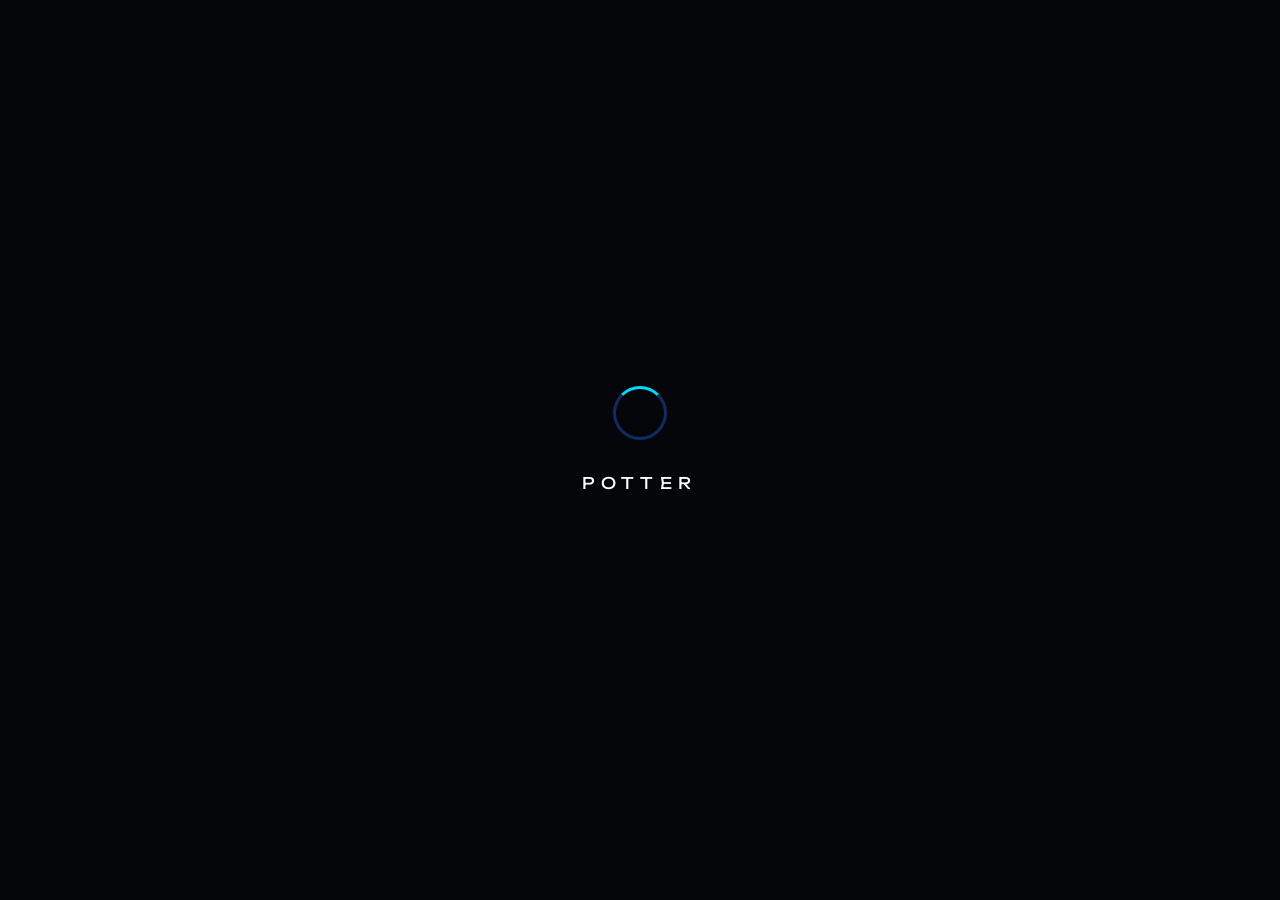
==== index.html @ 1ed0830b "Add files via upload" ====
<!doctype html>
<html lang="th">
<head>
<meta charset="utf-8">
<meta name="viewport" content="width=device-width, initial-scale=1">
<title>Potter — Personal Space</title>
<meta name="description" content="Potter's personal space: developer portfolio, projects and devlog. พื้นที่ส่วนตัวของ Potter นักพัฒนา เว็บ บอท ม็อด Minecraft และโมเดล 3D">
<link rel="canonical" href="__SITE_URL__/">
<meta property="og:type" content="website"><meta property="og:title" content="Potter — Personal Space">
<meta property="og:description" content="Welcome to my digital universe.">
<meta property="og:url" content="__SITE_URL__/"><meta property="og:image" content="__SITE_URL__/img/profile.jpg">
<meta name="twitter:card" content="summary_large_image"><meta name="twitter:title" content="Potter — Personal Space">
<meta name="twitter:description" content="Welcome to my digital universe.">
<meta name="theme-color" content="#050609">
<link rel="icon" href="img/favicon.svg" type="image/svg+xml">
<link rel="preconnect" href="https://fonts.googleapis.com"><link rel="preconnect" href="https://fonts.gstatic.com" crossorigin>
<link rel="stylesheet" href="https://fonts.googleapis.com/css2?family=IBM+Plex+Sans+Thai:wght@400;500;600&family=Unbounded:wght@500;700&display=swap">
<link rel="stylesheet" href="css/style.css">
<script type="application/ld+json">{"@context":"https://schema.org","@type":"Person","name":"Potter","url":"__SITE_URL__/","sameAs":["https://github.com/Potter8899"],"jobTitle":"Developer"}</script>
</head>
<body>
<div id="progress" aria-hidden="true"></div>
<div id="loader" aria-hidden="true"><div class="ring"></div><p>POTTER</p></div>
<canvas id="space" aria-hidden="true"></canvas><div class="nebula" aria-hidden="true"></div><div class="grid" aria-hidden="true"></div>
<div id="cursor" aria-hidden="true"></div>
<a class="skip" href="#main" data-i18n="skip">Skip to content</a>

<header class="nav glass" id="nav">
  <a href="#top" class="logo" data-nav="top">POTTER<span>.</span></a>
  <nav id="navLinks" aria-label="Main">
    <a href="#top" data-nav="top" data-i18n="nav.home">Home</a><a href="#about" data-nav="about" data-i18n="nav.about">About</a>
    <a href="#skills" data-nav="skills" data-i18n="nav.skills">Skills</a><a href="#projects" data-nav="projects" data-i18n="nav.projects">Projects</a>
    <a href="#gallery" data-nav="gallery" data-i18n="nav.gallery">Gallery</a><a href="#blog" data-nav="blog" data-i18n="nav.blog">Blog</a>
    <a href="#contact" data-nav="contact" data-i18n="nav.contact">Contact</a>
  </nav>
  <div class="nav-tools">
    <button class="btn small" id="langBtn" type="button" data-i18n-aria="nav.lang" aria-label="Switch language">EN</button>
    <button class="burger" id="menuBtn" type="button" aria-expanded="false" aria-controls="navLinks" data-i18n-aria="nav.menu" aria-label="Menu"><span></span><span></span><span></span></button>
  </div>
</header>

<main id="main">
<section id="top" class="hero" data-pane="top">
  <div class="hero-text">
    <p class="hello"><span data-i18n="hero.hello">Hello, I'm</span></p>
    <h1 id="heroName" class="split">POTTER</h1>
    <p class="welcome" data-i18n="hero.welcome">Welcome to my digital universe.</p>
    <p class="lead" id="intro" data-i18n="hero.sub"></p>
    <p class="tagline" id="tagline"></p>
    <dl class="namecard glass" id="nameCard" aria-label="Name"></dl>
    <div class="cta"><a href="#contact" class="btn primary mag" data-nav="contact" data-i18n="hero.cta1">Contact me</a><a href="#projects" class="btn mag" data-nav="projects" data-i18n="hero.cta2">See my work</a></div>
  </div>
  <figure class="tilt-wrap">
    <div class="orbit" aria-hidden="true"><i></i><i></i></div>
    <button class="tilt" id="profileCard" type="button" data-i18n-aria="hero.card" aria-label="Enlarge profile photo">
      <img id="profileImg" src="img/profile.jpg" alt="" width="420" height="520" fetchpriority="high" decoding="async">
      <span class="fallback" id="fallback" hidden>P</span><span class="shade"></span><span class="glare"></span>
    </button>
  </figure>
</section>

<section class="strip" aria-label="Highlights" data-pane="top">
  <div class="glass pad"><h3 data-i18n="strip.interests">Interested in right now</h3><div class="chips" id="stripInterests"></div></div>
  <div class="glass pad"><h3 data-i18n="strip.latest">Latest update</h3><div id="stripLatest"></div></div>
  <div class="glass pad"><h3 data-i18n="strip.find">Find me</h3><div class="chips" id="stripSocial"></div></div>
</section>

<section id="about" class="sec" data-pane="about"><h2 data-i18n="sec.about">About me</h2><div id="aboutBody" class="about-grid"></div>
  <h3 class="sub" data-i18n="sec.timeline">Development timeline</h3><ol id="timelineList" class="timeline"></ol></section>

<section id="skills" class="sec" data-pane="skills"><h2 data-i18n="sec.skills">Skills & technology</h2><div class="chips filter" id="skillFilter" role="group"></div><div id="skillList" class="skill-cols"></div></section>

<section id="projects" class="sec" data-pane="projects"><h2 data-i18n="sec.projects">Projects</h2>
  <div class="toolbar"><input id="projQ" type="search" maxlength="60" data-i18n-ph="search" placeholder="Search…" aria-label="Search projects"><div class="chips filter" id="projCats" role="group"></div></div>
  <div id="projList" class="proj-grid"></div><div class="more"><button class="btn" id="projMore" type="button" hidden data-i18n="loadMore">Load more</button></div></section>

<section id="gallery" class="sec" data-pane="gallery"><h2 data-i18n="sec.gallery">Gallery</h2><div class="chips filter" id="galCats" role="group"></div>
  <div id="galList" class="masonry"></div><div class="more"><button class="btn" id="galMore" type="button" hidden data-i18n="loadMore">Load more</button></div>
  <div id="filesBox" hidden><h3 class="sub" data-i18n="sec.files">Files</h3><div id="fileList" class="file-list"></div></div></section>

<section id="blog" class="sec" data-pane="blog"><h2 data-i18n="sec.blog">Blog & Devlog</h2>
  <div class="toolbar"><input id="blogQ" type="search" maxlength="60" data-i18n-ph="search" placeholder="Search…" aria-label="Search posts"><div class="chips filter" id="blogCats" role="group"></div></div>
  <div id="blogList" class="blog-list"></div><div class="pager" id="blogPager"></div></section>

<section id="contact" class="sec" data-pane="contact"><h2 data-i18n="sec.contact">Contact</h2>
  <div class="glass pad contact-side"><p class="lead" data-i18n="ct.lead"></p><div class="chips" id="contactLinks"></div></div></section>
</main>

<footer class="foot"><span>© <span id="year"></span> Potter · <span data-i18n="foot.rights">All rights reserved</span></span></footer>

<div id="projModal" class="modal" hidden role="dialog" aria-modal="true" aria-labelledby="pmTitle"><article class="glass sheet" id="projSheet"></article></div>
<div id="reader" class="modal reader" hidden role="dialog" aria-modal="true" aria-labelledby="rdTitle"><article class="glass sheet" id="readerSheet"></article></div>

<div id="lightbox" class="modal lb" hidden role="dialog" aria-modal="true" aria-label="Image viewer">
  <button type="button" class="x" data-close data-i18n-aria="close" aria-label="Close">✕</button>
  <button type="button" class="nav-arrow prev" id="lbPrev" aria-label="Previous">‹</button>
  <figure><img id="lbImg" alt=""><figcaption id="lbCap"></figcaption>
    <div id="lbPrompt" class="lb-prompt" hidden>
      <div class="lbp-head"><strong id="lbpTitle"></strong><button type="button" class="btn small" id="lbpCopy"></button></div>
      <p id="lbpNote"></p><pre id="lbpText"></pre>
    </div></figure>
  <button type="button" class="nav-arrow next" id="lbNext" aria-label="Next">›</button>
</div>
<div id="toasts" aria-live="polite"></div>

<script src="js/content.js"></script><script src="js/media.js"></script><script src="js/i18n.js"></script><script src="js/md.js"></script><script src="js/fx.js"></script><script src="js/app.js"></script>
</body></html>
---- css/style.css ----
:root{--black:#050609;--black2:#090B12;--red-d:#8B101C;--red:#FF304F;--cyan:#00D9FF;--blue-d:#102B65;--blue:#164BFF;--w:#fff;
--glass:rgba(16,43,101,.2);--line:rgba(0,217,255,.2);--r:16px;--muted:#a9b7d4;
--display:"Unbounded","IBM Plex Sans Thai",system-ui,sans-serif;--body:"IBM Plex Sans Thai","Noto Sans Thai",system-ui,sans-serif}
*{box-sizing:border-box}[hidden]{display:none!important}html{scroll-behavior:smooth;scroll-padding-top:90px;overflow-x:clip}
body{margin:0;overflow-x:clip;background:var(--black);color:var(--w);font:16px/1.7 var(--body);overflow-x:hidden}
img{max-width:100%}a{color:var(--cyan)}h1,h2,h3,h4{line-height:1.2;margin:0 0 .5em;font-family:var(--display);font-weight:500}
#space{position:fixed;inset:0;width:100%;height:100%;z-index:-3}
.nebula{position:fixed;inset:-10%;z-index:-2;background:radial-gradient(55% 45% at 12% 18%,rgba(139,16,28,.42),transparent 70%),radial-gradient(50% 42% at 88% 28%,rgba(22,75,255,.35),transparent 70%),radial-gradient(40% 40% at 60% 95%,rgba(0,217,255,.12),transparent 70%);animation:neb 40s ease-in-out infinite alternate}
@keyframes neb{to{transform:translate3d(-2%,2%,0) scale(1.06)}}
.grid{position:fixed;inset:0;z-index:-1;opacity:.1;background-image:linear-gradient(var(--cyan) 1px,transparent 1px),linear-gradient(90deg,var(--cyan) 1px,transparent 1px);background-size:64px 64px;mask-image:radial-gradient(circle at 50% 35%,#000,transparent 72%);-webkit-mask-image:radial-gradient(circle at 50% 35%,#000,transparent 72%)}
#progress{position:fixed;left:0;top:0;height:3px;width:100%;transform-origin:left;transform:scaleX(0);background:linear-gradient(90deg,var(--red),var(--cyan));z-index:80}
.skip{position:absolute;left:-999px}.skip:focus{left:12px;top:12px;z-index:99;background:#000;padding:8px}
.glass{background:var(--glass);border:1px solid var(--line);backdrop-filter:blur(14px);-webkit-backdrop-filter:blur(14px);border-radius:var(--r);box-shadow:0 10px 40px rgba(0,0,0,.4)}
.pad{padding:22px}
:focus-visible{outline:2px solid var(--cyan);outline-offset:3px}
/* nav */
.nav{position:sticky;top:10px;margin:10px auto 0;width:min(1180px,94%);display:flex;align-items:center;gap:14px;padding:8px 16px;z-index:40;background:rgba(5,6,9,.35)}
.nav.solid{background:rgba(9,11,18,.82)}
.logo{font:700 1rem var(--display);letter-spacing:.14em;color:#fff;text-decoration:none}.logo span{color:var(--red)}
#navLinks{display:flex;gap:4px;margin-left:auto}
#navLinks a{color:#d6e2ff;text-decoration:none;font-size:.9rem;padding:6px 11px;border-radius:999px;transition:background .25s,color .25s;white-space:nowrap}
#navLinks a:hover{color:var(--cyan)}#navLinks a.on{background:rgba(0,217,255,.14);color:#fff;box-shadow:inset 0 0 0 1px var(--line)}
.nav-tools{display:flex;gap:8px;align-items:center}
.burger{display:none;width:40px;height:40px;border:1px solid var(--line);border-radius:10px;background:none;cursor:pointer;padding:0;flex-direction:column;justify-content:center;align-items:center;gap:5px}
.burger span{display:block;width:18px;height:2px;background:#fff;transition:transform .3s,opacity .3s}
.burger[aria-expanded=true] span:nth-child(1){transform:translateY(7px) rotate(45deg)}.burger[aria-expanded=true] span:nth-child(2){opacity:0}.burger[aria-expanded=true] span:nth-child(3){transform:translateY(-7px) rotate(-45deg)}
.btn{display:inline-block;border:1px solid var(--line);background:rgba(255,255,255,.05);color:#fff;padding:10px 20px;border-radius:999px;cursor:pointer;font:inherit;text-decoration:none;transition:border-color .25s,box-shadow .25s,transform .2s}
.btn.small{padding:6px 14px;font-size:.85rem}.btn:hover,.btn:focus-visible{border-color:var(--cyan);box-shadow:0 0 22px rgba(0,217,255,.35)}
.btn.primary{background:linear-gradient(120deg,var(--red-d),var(--blue));border-color:transparent}.btn[disabled]{opacity:.5;cursor:not-allowed}
.link{background:none;border:0;color:var(--cyan);cursor:pointer;font:inherit;padding:4px;text-decoration:underline}
main{width:min(1180px,94%);margin:0 auto}
/* hero */
.hero{min-height:86vh;display:grid;grid-template-columns:1fr 1fr;gap:40px;align-items:center;padding:30px 0}
.hello{margin:0;color:var(--muted);font-size:1.05rem}
.hero h1{font-size:clamp(2.6rem,9vw,6.4rem);letter-spacing:.02em;margin:.05em 0 .15em;font-weight:700;text-shadow:0 0 40px rgba(255,48,79,.35)}
.split span{display:inline-block;opacity:0;transform:translateY(40px);animation:up .8s cubic-bezier(.2,.8,.2,1) forwards;animation-delay:calc(var(--i)*.06s + .5s)}
@keyframes up{to{opacity:1;transform:none}}
.welcome{font:500 clamp(1.1rem,2.4vw,1.5rem) var(--display);margin:.2em 0}.lead{color:#cdd8ee;max-width:56ch}.tagline{color:var(--cyan);margin:.4em 0 1.2em}
.cta{display:flex;gap:12px;flex-wrap:wrap}
.tilt-wrap{margin:0;perspective:1000px;justify-self:center;position:relative;padding:18px}
.orbit i{position:absolute;inset:0;border:1px solid var(--line);border-radius:50%;animation:spin 40s linear infinite;pointer-events:none}
.orbit i:nth-child(2){inset:-14px 24px;border-color:rgba(255,48,79,.3);animation-duration:60s;animation-direction:reverse}
@keyframes spin{to{transform:rotate(360deg)}}
.tilt{position:relative;display:block;width:min(520px,88vw);aspect-ratio:4/5;padding:0;border:1px solid var(--line);border-radius:24px;overflow:hidden;background:#0a0f1d;cursor:zoom-in;transform-style:preserve-3d;will-change:transform;box-shadow:0 0 34px rgba(0,217,255,.16),0 20px 50px rgba(0,0,0,.6);touch-action:pan-y;-webkit-tap-highlight-color:transparent;transition:border-color .4s,box-shadow .5s}
.tilt img{display:block;width:100%;height:100%;object-fit:cover;filter:blur(6px) brightness(.45) saturate(.8);transform:scale(1.07);transition:filter .6s,transform .6s}
.tilt .fallback{position:absolute;inset:0;display:grid;place-items:center;font:700 7rem var(--display);background:linear-gradient(135deg,var(--blue-d),var(--red-d));color:#fff;filter:blur(3px) brightness(.7);transition:filter .6s}
.tilt .shade{position:absolute;inset:0;background:linear-gradient(180deg,rgba(5,6,9,.25),rgba(5,6,9,.8));transition:opacity .6s}
.tilt .glare{position:absolute;inset:0;opacity:0;transition:opacity .4s;background:radial-gradient(circle at var(--mx,50%) var(--my,50%),rgba(255,255,255,.6),transparent 55%);mix-blend-mode:overlay}
.tilt.hot{border-color:#fff;box-shadow:0 0 0 1px var(--cyan),0 0 50px rgba(255,255,255,.45),0 0 100px rgba(0,217,255,.3),0 0 60px rgba(255,48,79,.25)}
.tilt.hot img{filter:none;transform:scale(1)}.tilt.hot .fallback{filter:none}.tilt.hot .shade{opacity:.08}.tilt.hot .glare{opacity:1}
/* strip */
.strip{display:grid;grid-template-columns:repeat(3,1fr);gap:16px;margin:10px 0 30px}.strip h3{font-size:.95rem;color:var(--muted);font-family:var(--body);font-weight:500;margin-bottom:12px}
.strip a.post{color:#fff;text-decoration:none;font-weight:500}.strip a.post:hover{color:var(--cyan)}.strip small{display:block;color:var(--muted)}
/* sections */
.sec{padding:64px 0}
.sec>h2{display:flex;align-items:center;gap:18px;font-size:clamp(1.5rem,3.6vw,2.2rem);margin-bottom:26px}
.sec>h2::after{content:"";flex:1;height:1px;background:linear-gradient(90deg,var(--red),var(--cyan) 40%,transparent)}
.sub{font-size:1.2rem;margin:48px 0 18px}
.chips{display:flex;flex-wrap:wrap;gap:8px}.chip,.pill{padding:4px 13px;border-radius:999px;border:1px solid var(--line);font-size:.85rem;background:rgba(0,217,255,.07);color:#e6efff}
.chips.filter button{padding:6px 15px;border-radius:999px;border:1px solid var(--line);background:rgba(255,255,255,.04);color:#fff;cursor:pointer;font:inherit;font-size:.88rem;transition:background .2s,border-color .2s}
.chips.filter button:hover{border-color:var(--cyan)}.chips.filter button.on{background:linear-gradient(120deg,var(--red-d),var(--blue));border-color:transparent}
a.chip{text-decoration:none}a.chip:hover{border-color:var(--cyan)}
.pill[data-s=on]{border-color:#3f6;color:#9fb}.pill[data-s=off]{border-color:var(--red);color:#f99}
.about-grid{display:grid;grid-template-columns:repeat(auto-fit,minmax(300px,1fr));gap:18px}
.about-grid .glass{padding:22px}.about-grid h3{font-size:1rem;color:var(--cyan)}.about-grid p{margin:.3em 0}
.about-grid .wide{grid-column:1/-1}
.timeline{list-style:none;margin:0;padding:0 0 0 26px;position:relative;border-left:2px solid transparent;border-image:linear-gradient(180deg,var(--red),var(--cyan),var(--blue)) 1}
.timeline li{position:relative;margin:0 0 22px;padding:14px 18px}.timeline li::before{content:"";position:absolute;left:-35px;top:20px;width:12px;height:12px;border-radius:50%;background:var(--black);border:2px solid var(--cyan);box-shadow:0 0 12px var(--cyan)}
.timeline li[data-k=future]::before{border-color:var(--red);box-shadow:0 0 12px var(--red);border-style:dashed}
.timeline time{font:500 .85rem var(--display);color:var(--cyan)}.timeline h4{font-size:1rem;margin:.2em 0}.timeline p{margin:0;color:var(--muted)}.timeline small{color:var(--muted)}
.skill-cols{display:grid;grid-template-columns:repeat(auto-fit,minmax(250px,1fr));gap:18px;margin-top:20px}
.skill-cols section{padding:18px}.skill-cols h3{font-size:.95rem;margin-bottom:14px}
.skill{display:flex;align-items:center;gap:10px;padding:8px 10px;border-radius:12px;margin-bottom:6px;border:1px solid transparent;transition:border-color .25s,background .25s,transform .25s;cursor:default}
.skill:hover{border-color:var(--cyan);background:rgba(0,217,255,.07);transform:translateX(4px)}.skill .ic{font-size:1.25rem;width:1.6em;text-align:center}.skill small{display:block;color:var(--muted);line-height:1.3}
button.skill{background:none;color:inherit;font:inherit;width:100%;text-align:left;cursor:pointer}
.toolbar{display:flex;gap:14px;flex-wrap:wrap;align-items:center;margin-bottom:22px}.toolbar input{max-width:260px}
input,textarea,select{width:100%;padding:10px 13px;border-radius:12px;border:1px solid var(--line);background:rgba(0,0,0,.4);color:#fff;font:inherit}
input::placeholder,textarea::placeholder{color:#7f8db0}textarea{resize:vertical}
.proj-grid{display:grid;grid-template-columns:repeat(auto-fill,minmax(290px,1fr));gap:20px}
.proj{display:flex;flex-direction:column;border-radius:var(--r);overflow:hidden;border:1px solid transparent;background:linear-gradient(var(--black2),var(--black2)) padding-box,linear-gradient(130deg,var(--red-d),var(--cyan),var(--blue),var(--red-d)) border-box;background-size:auto,300% 300%;animation:bd 10s linear infinite;transition:transform .3s,box-shadow .3s}
@keyframes bd{to{background-position:0 0,300% 0}}.proj:hover{transform:translateY(-6px);box-shadow:0 14px 40px rgba(0,217,255,.15)}
.proj.feat{grid-column:span 2}.proj .cover{aspect-ratio:16/9;background:linear-gradient(135deg,var(--blue-d),var(--red-d));display:grid;place-items:center;font:700 2.6rem var(--display);color:rgba(255,255,255,.7);overflow:hidden}
.proj .cover img{width:100%;height:100%;object-fit:cover;transition:transform .6s}.proj:hover .cover img{transform:scale(1.05)}
.proj .body{padding:16px 18px;display:flex;flex-direction:column;gap:10px;flex:1}.proj h3{font-size:1.05rem;margin:0}.proj p{margin:0;color:#cdd8ee;font-size:.93rem}
.proj .meta{display:flex;gap:8px;flex-wrap:wrap;align-items:center}.proj .acts{margin-top:auto;display:flex;gap:8px;flex-wrap:wrap}
.st{font-size:.75rem;padding:2px 10px;border-radius:999px;border:1px solid var(--line)}.st[data-s=live]{color:#9fb;border-color:#3f6}.st[data-s=wip]{color:#fd8;border-color:#fb3}.st[data-s=planned]{color:#9cf;border-color:var(--blue)}.st[data-s=archived]{color:#aaa;border-color:#777}
.masonry{columns:3 240px;column-gap:14px}.masonry figure{margin:0 0 14px;break-inside:avoid;position:relative;border-radius:14px;overflow:hidden;border:1px solid var(--line);cursor:zoom-in;background:var(--black2)}
.masonry img{display:block;width:100%;height:auto;transition:transform .5s,filter .4s;min-height:80px}.masonry figure:hover img{transform:scale(1.04);filter:brightness(1.1)}
.masonry figcaption{position:absolute;left:0;right:0;bottom:0;padding:24px 12px 10px;font-size:.85rem;background:linear-gradient(transparent,rgba(0,0,0,.8));opacity:0;transition:opacity .3s}.masonry figure:hover figcaption{opacity:1}
.more{text-align:center;margin-top:20px}.pager{display:flex;gap:10px;justify-content:center;align-items:center;margin-top:20px}
.blog-list{display:grid;gap:14px}.post{display:grid;grid-template-columns:200px 1fr;gap:18px;padding:14px;text-decoration:none;color:#fff;transition:border-color .25s,transform .25s}.post:hover{border-color:var(--cyan);transform:translateX(4px)}
.post .th{aspect-ratio:16/10;border-radius:12px;overflow:hidden;background:linear-gradient(135deg,var(--blue-d),var(--red-d))}.post .th img{width:100%;height:100%;object-fit:cover}
.post h3{font-size:1.1rem;margin:.1em 0}.post p{margin:.3em 0;color:var(--muted)}.post small{color:var(--cyan)}
.two{display:grid;grid-template-columns:1fr 1fr;gap:22px;align-items:start}
.form{display:grid;gap:12px}.form label{display:grid;gap:4px;font-size:.9rem}
.hp{position:absolute!important;left:-9999px;width:1px!important;height:1px!important;opacity:0}.err{color:#ff8a8a;min-height:1.2em;margin:0;font-size:.88rem}.ok{color:#9fb}
.hint{color:var(--muted);font-size:.85rem;margin:0}
.gb-list{display:grid;gap:12px}.gb{padding:14px 16px}.gb b{color:var(--cyan)}.gb small{color:var(--muted);margin-left:8px}.gb p{margin:.3em 0;white-space:pre-wrap;word-break:break-word}
.gb button{background:none;border:0;color:var(--muted);cursor:pointer;font:inherit;font-size:.8rem;padding:0}.gb button:hover{color:var(--red)}
.cap{display:grid;gap:8px;min-height:20px}.cap-status{display:flex;align-items:center;gap:8px;font-size:.85rem}.dot{width:10px;height:10px;border-radius:50%;background:#888}
.cap-status[data-s=verifying] .dot{background:var(--cyan);animation:spin 1s linear infinite;border-radius:30%}.cap-status[data-s=verified] .dot{background:#3f6}.cap-status[data-s=failed] .dot,.cap-status[data-s=error] .dot{background:#f44}.cap-status[data-s=expired] .dot{background:#fb3}
.retry{margin-left:auto;background:none;border:1px solid var(--line);color:var(--cyan);border-radius:8px;cursor:pointer;padding:2px 10px;font:inherit}
.contact-side .chips{margin-top:14px}
.foot{display:flex;justify-content:space-between;gap:10px;flex-wrap:wrap;padding:30px 4%;color:#89a;border-top:1px solid var(--line)}
/* skeleton + states */
.sk{height:120px;border-radius:var(--r);background:linear-gradient(100deg,rgba(255,255,255,.04) 30%,rgba(255,255,255,.1) 50%,rgba(255,255,255,.04) 70%) 0 0/300% 100%;animation:shim 1.4s linear infinite}@keyframes shim{to{background-position:-300% 0}}
.state{color:var(--muted);padding:26px;text-align:center;grid-column:1/-1}.state .btn{margin-top:10px}
/* chat / modals */
.fab{position:fixed;right:18px;bottom:18px;z-index:50}
.chat{position:fixed;right:18px;bottom:76px;width:min(380px,calc(100vw - 36px));height:min(520px,70vh);display:flex;flex-direction:column;z-index:50;overflow:hidden;background:rgba(9,11,18,.92)}
.chat[hidden],.modal[hidden]{display:none}.chat-head{display:flex;align-items:center;gap:10px;padding:12px 14px;border-bottom:1px solid var(--line)}.chat-head button{margin-left:auto;background:none;border:0;color:#fff;cursor:pointer;font-size:1rem}
.msgs{flex:1;overflow-y:auto;padding:12px;display:flex;flex-direction:column;gap:8px}
.m{max-width:85%;padding:8px 12px;border-radius:14px;background:rgba(255,255,255,.08);word-break:break-word;white-space:pre-wrap}.m.me{align-self:flex-end;background:linear-gradient(120deg,var(--red-d),var(--blue))}.m.sys{align-self:center;font-size:.8rem;opacity:.7;background:none}.m small{display:block;opacity:.6;font-size:.7rem}
.chat-form{display:flex;gap:8px;padding:10px;border-top:1px solid var(--line)}.chat .cap{padding:0 10px}
.modal{position:fixed;inset:0;z-index:70;display:grid;place-items:center;background:rgba(0,0,0,.74);padding:16px;animation:fade .25s}@keyframes fade{from{opacity:0}}
.box{position:relative;width:min(400px,100%);display:grid;gap:12px;background:rgba(8,14,32,.95);animation:pop .3s cubic-bezier(.2,.9,.3,1.1);max-height:94vh;overflow:auto}@keyframes pop{from{transform:scale(.92) translateY(10px);opacity:0}}
.box label{display:grid;gap:4px;font-size:.88rem}.x{position:absolute;right:12px;top:10px;background:none;border:0;color:#fff;font-size:1.2rem;cursor:pointer;z-index:3}
.tabs{display:flex;gap:6px}.tabs button{flex:1;padding:8px;border-radius:10px;border:1px solid var(--line);background:none;color:#fff;cursor:pointer;font:inherit}.tabs .on{background:var(--blue-d)}
.sheet{position:relative;width:min(860px,100%);max-height:92vh;overflow:auto;padding:26px;background:rgba(8,14,32,.96);animation:pop .35s cubic-bezier(.2,.9,.3,1.1)}
.reader .sheet{width:min(780px,100%)}.sheet h2{font-size:clamp(1.4rem,3vw,2rem)}.sheet .md{max-width:68ch}.sheet .md img{border-radius:12px}.sheet .md pre{overflow:auto;background:#000;padding:12px;border-radius:10px}.sheet .md code{font-family:ui-monospace,Menlo,Consolas,monospace;font-size:.9em}
.sheet .md blockquote{margin:1em 0;padding-left:14px;border-left:3px solid var(--red);color:var(--muted)}
.sheet .shots{display:grid;grid-template-columns:repeat(auto-fill,minmax(150px,1fr));gap:10px;margin:16px 0}.sheet .shots img{width:100%;aspect-ratio:16/10;object-fit:cover;border-radius:10px;cursor:zoom-in;border:1px solid var(--line)}
.sheet .hero-img{width:100%;border-radius:14px;margin-bottom:16px;max-height:340px;object-fit:cover}
.lb{background:rgba(0,0,0,.92);backdrop-filter:blur(6px)}.lb figure{margin:0;text-align:center;max-width:94vw}
.lb img{max-width:92vw;max-height:84vh;border-radius:16px;box-shadow:0 0 60px rgba(255,255,255,.4),0 0 130px rgba(0,217,255,.28);animation:zin .5s cubic-bezier(.2,.9,.3,1.15);cursor:zoom-in;transition:transform .35s;filter:brightness(1.08)}
.lb img.zoomed{transform:scale(2);cursor:zoom-out}.lb figcaption{margin-top:12px;color:#dbe6ff;min-height:1.4em}
@keyframes zin{from{transform:scale(.55);opacity:0}}
.nav-arrow{position:absolute;top:50%;transform:translateY(-50%);width:48px;height:48px;border-radius:50%;border:1px solid var(--line);background:rgba(0,0,0,.5);color:#fff;font-size:1.8rem;cursor:pointer;z-index:3}.nav-arrow.prev{left:14px}.nav-arrow.next{right:14px}.nav-arrow[hidden]{display:none}
#toasts{position:fixed;left:50%;bottom:20px;transform:translateX(-50%);display:grid;gap:8px;z-index:120;max-width:92vw}
.toast{padding:10px 18px;border-radius:12px;background:#0b1630;border:1px solid var(--cyan);animation:zin .3s}.toast.bad{border-color:var(--red)}
#loader{position:fixed;inset:0;z-index:100;background:var(--black);display:grid;place-content:center;text-align:center;letter-spacing:.4em;font-family:var(--display);transition:opacity .6s,visibility .6s}
#loader.done{opacity:0;visibility:hidden}.ring{width:54px;height:54px;margin:0 auto 14px;border:3px solid var(--blue-d);border-top-color:var(--cyan);border-radius:50%;animation:spin 1s linear infinite}
#cursor{position:fixed;left:0;top:0;width:34px;height:34px;margin:-17px;border-radius:50%;border:1px solid var(--cyan);box-shadow:0 0 18px var(--cyan);pointer-events:none;z-index:95;opacity:0;transition:opacity .3s,width .25s,height .25s,margin .25s}
#cursor.on{opacity:.8}#cursor.big{width:56px;height:56px;margin:-28px}
.fx{opacity:0;transition:opacity .9s}.fx.in{opacity:1}
body.page-out main{opacity:0;transition:opacity .25s}
@media (pointer:coarse){#cursor{display:none}}
@media (max-width:900px){
 .hero{grid-template-columns:1fr;text-align:center;padding-top:20px}.lead{margin:0 auto}.cta{justify-content:center}
 .strip,.two{grid-template-columns:1fr}.strip .chips{justify-content:flex-start}.proj.feat{grid-column:auto}.post{grid-template-columns:1fr}
 .burger{display:flex}
 #navLinks{position:absolute;left:0;right:0;top:calc(100% + 8px);flex-direction:column;gap:2px;padding:10px;background:rgba(9,11,18,.96);border:1px solid var(--line);border-radius:var(--r);opacity:0;visibility:hidden;transform:translateY(-8px);transition:.25s;margin:0}
 #navLinks.open{opacity:1;visibility:visible;transform:none}#navLinks a{padding:10px 14px}
 .nav-tools{margin-left:auto}.sec{padding:44px 0}
 .nav{gap:8px;padding:6px 10px}.logo{font-size:.82rem;letter-spacing:.08em}#authBtn{max-width:110px;overflow:hidden;text-overflow:ellipsis;white-space:nowrap}.nav-tools{gap:6px}
 .tilt-wrap{padding:14px;max-width:100%}.orbit i:nth-child(2){inset:-6px 14px}
}
@media (prefers-reduced-motion:reduce){*,*::before,*::after{animation:none!important;transition:none!important;scroll-behavior:auto!important}.fx{opacity:1}.split span{opacity:1;transform:none}}

/* ---- tabs: แสดงทีละแท็บ (เปิดใช้เมื่อ JS ใส่ class "has-tabs" ที่ body) ---- */
body.has-tabs main>[data-pane]:not(.pane-on){display:none}
body.has-tabs main>.pane-on{animation:paneIn .45s ease both}
@keyframes paneIn{from{opacity:0;transform:translateY(10px)}to{opacity:1;transform:none}}
body.has-tabs .sec{min-height:60vh;padding-top:36px}
/* ---- name card ---- */
.namecard{margin:0 0 1.2em;padding:14px 18px;display:grid;grid-template-columns:auto 1fr;gap:6px 16px;max-width:520px;text-align:left}
.namecard dt{color:var(--muted);font-size:.85rem}.namecard dd{margin:0;font-weight:600;color:#fff}
.namecard:empty{display:none}
/* ---- downloads ---- */
.file-list{display:grid;grid-template-columns:repeat(auto-fill,minmax(260px,1fr));gap:14px}
.file{display:flex;gap:12px;align-items:center;padding:14px 16px;text-decoration:none;color:#fff}
.file:hover{border-color:var(--cyan)}.file .ic{font-size:1.6rem}.file small{display:block;color:var(--muted)}
@media (max-width:900px){.namecard{margin-left:auto;margin-right:auto}}

/* กันหน้าล้นจอบนมือถือ + รูปใหญ่เต็มความกว้างการ์ด */
.hero>*{min-width:0}.namecard dd{overflow-wrap:anywhere}
@media (max-width:900px){.hero{grid-template-columns:minmax(0,1fr)}.tilt-wrap{width:100%}.tilt{width:100%;max-width:520px;margin:0 auto}}

/* ---- พรอมต์ใต้รูปโปรไฟล์ (lightbox) ---- */
.lb-prompt{margin:14px auto 0;max-width:min(760px,92vw);text-align:left;padding:14px 16px;border:1px solid var(--line);border-radius:14px;background:rgba(16,43,101,.28)}
.lbp-head{display:flex;justify-content:space-between;align-items:center;gap:10px}.lbp-head strong{color:var(--cyan)}
.lb-prompt p{margin:6px 0;color:#cdd8ee;font-size:.9rem}
.lb-prompt pre{margin:0;max-height:22vh;overflow:auto;white-space:pre-wrap;overflow-wrap:anywhere;font:.82rem/1.55 ui-monospace,Consolas,monospace;color:#e8f0ff;user-select:text}
.lb.has-prompt img{max-height:48vh}.lb.has-prompt .sheet,.lb.has-prompt figure{max-height:96vh;overflow-y:auto}
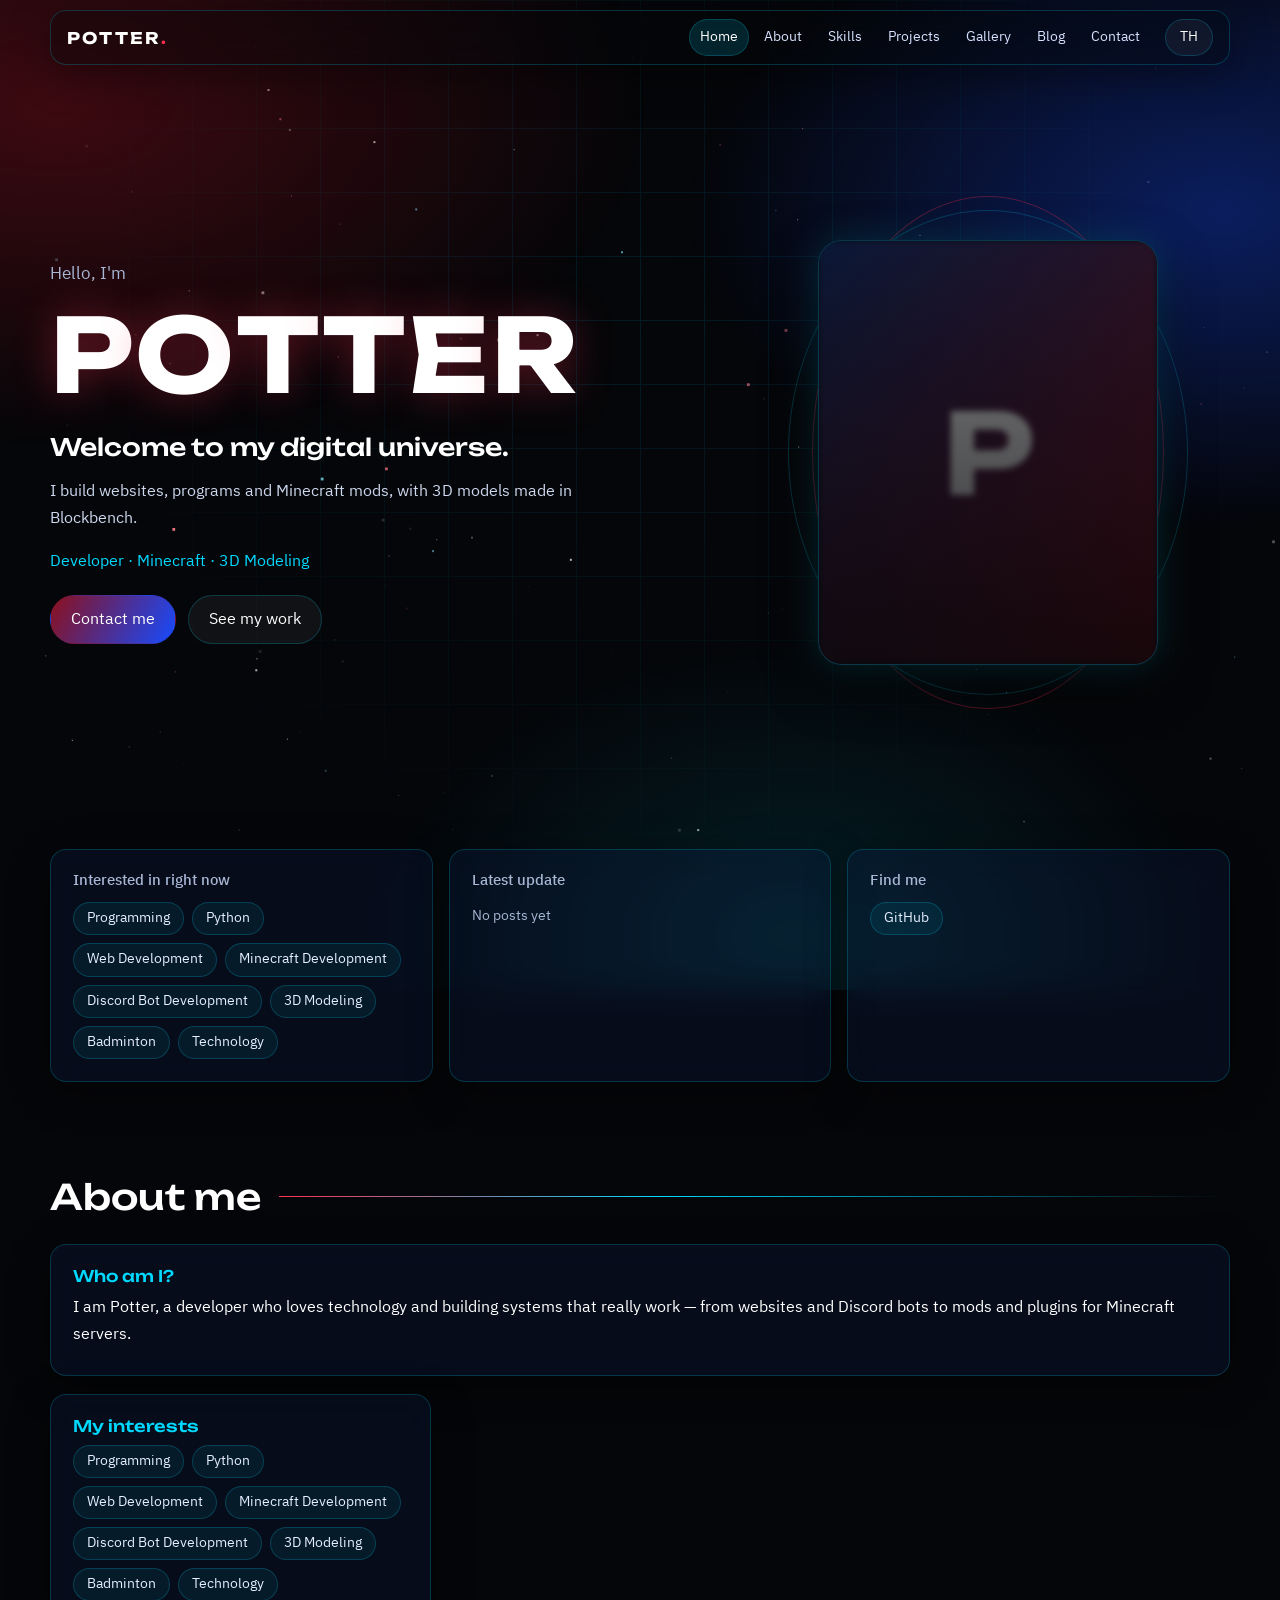
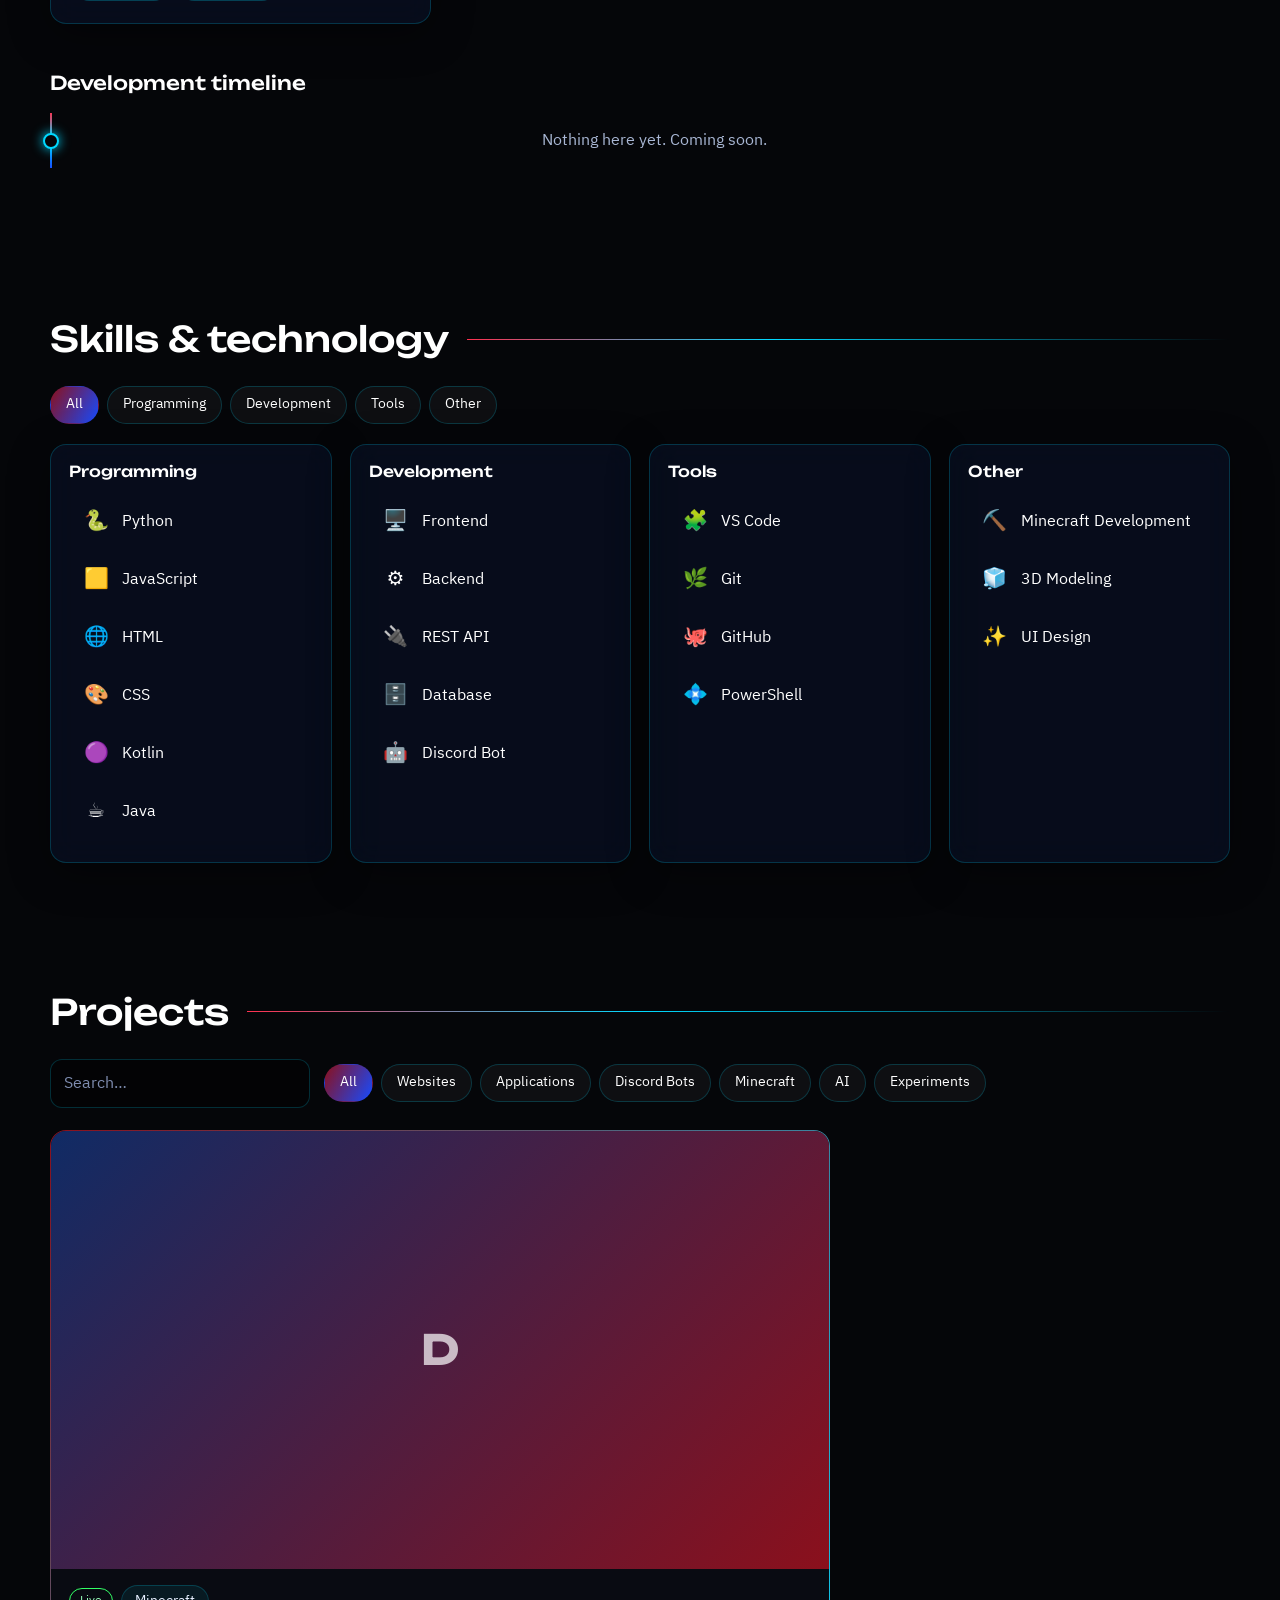
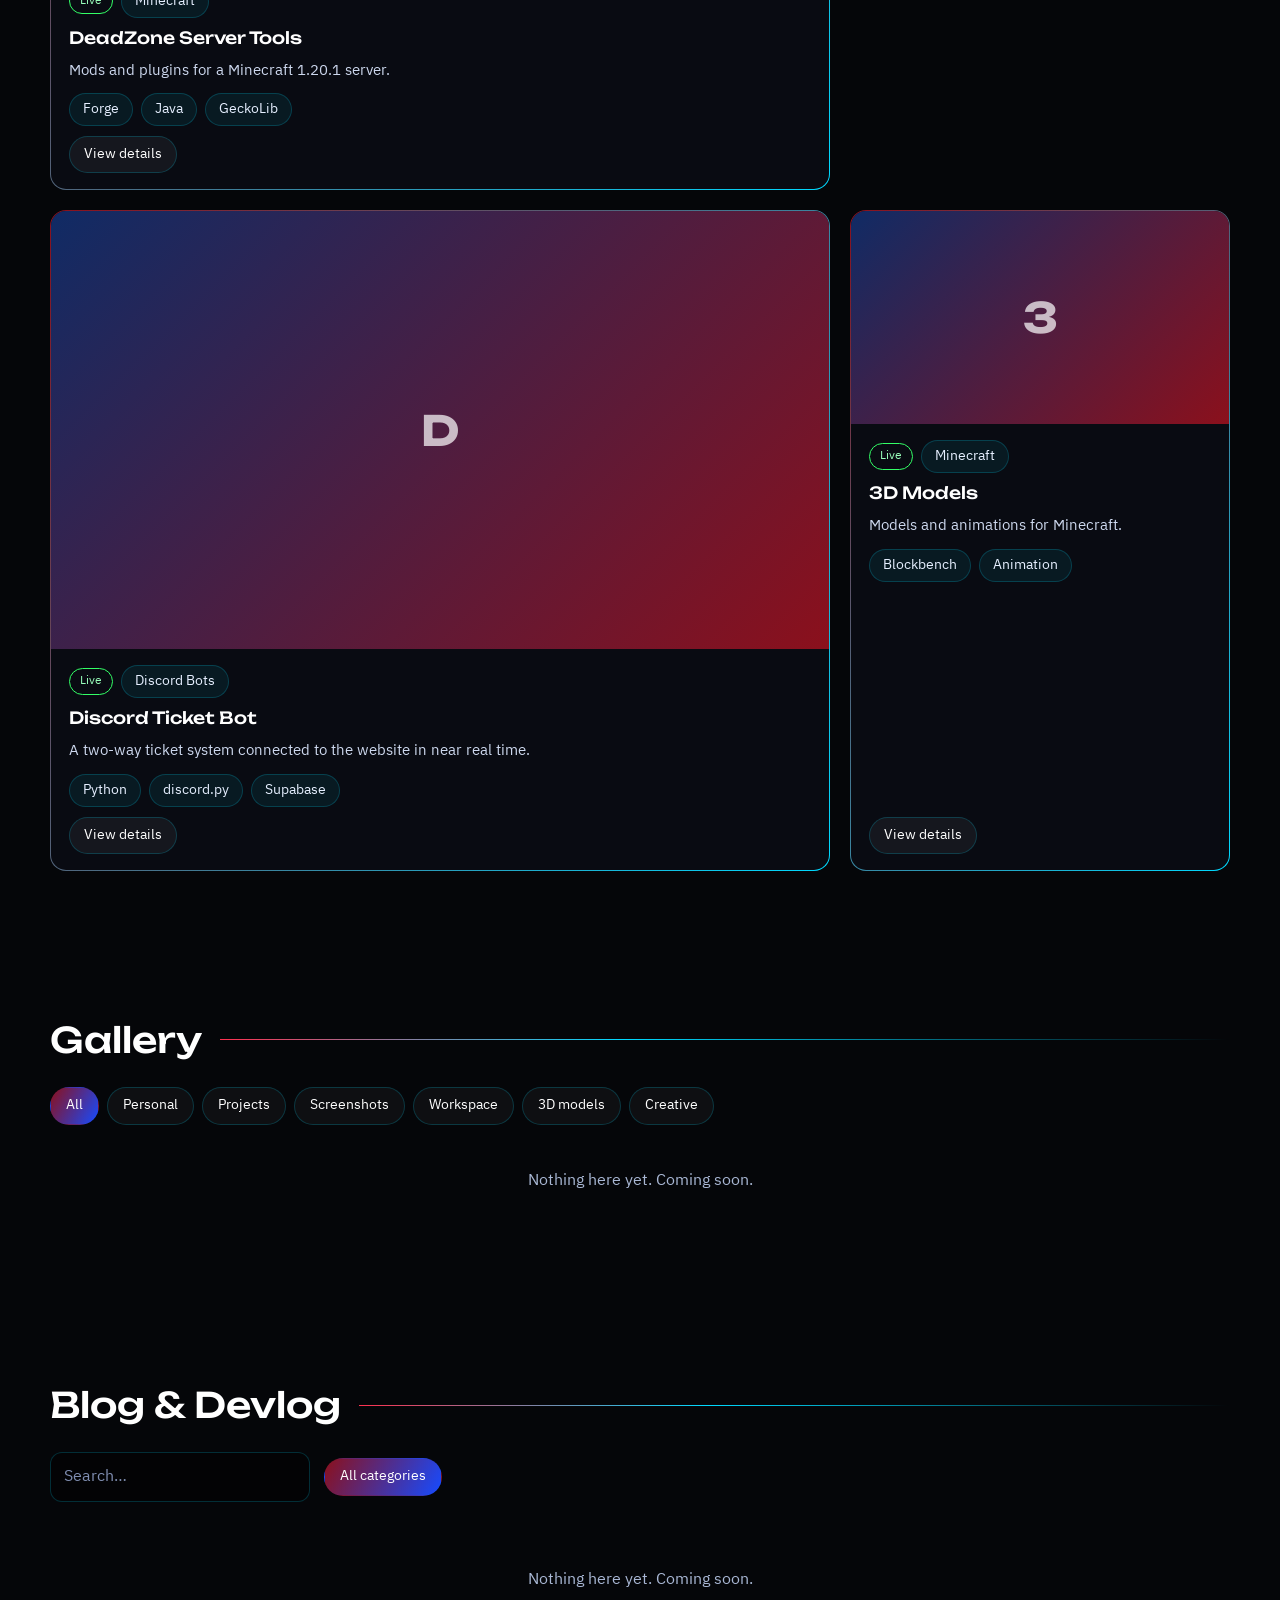
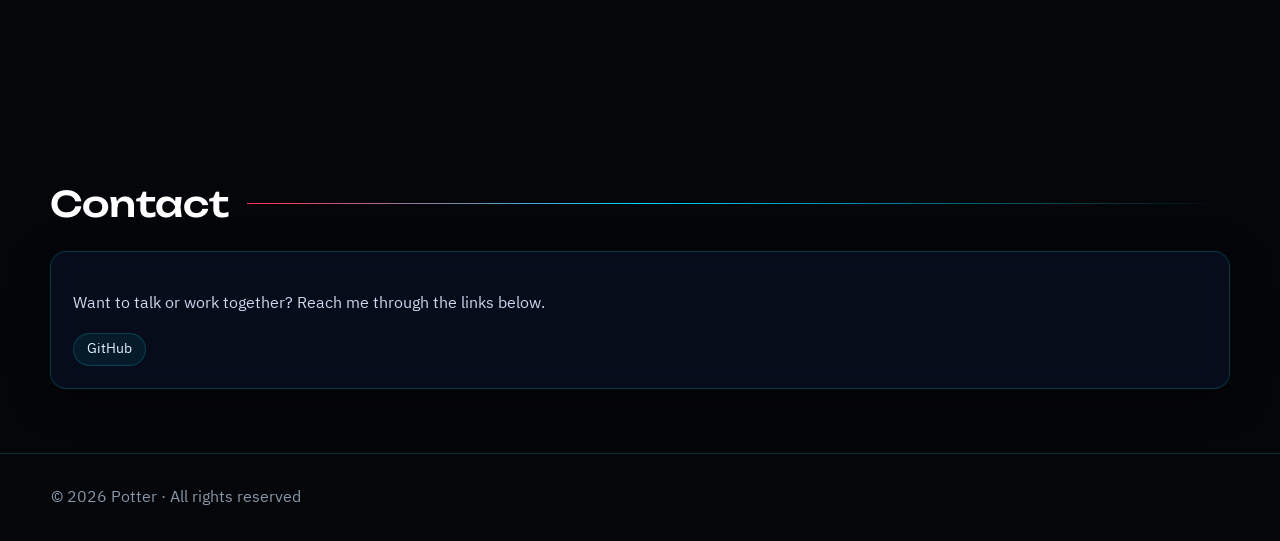
==== commit 54675ca3: "Add files via upload" ====
--- a/index.html
+++ b/index.html
@@ -40,14 +40,13 @@
 </header>
 
 <main id="main">
-<section id="top" class="hero" data-pane="top">
+<section id="top" class="hero">
   <div class="hero-text">
     <p class="hello"><span data-i18n="hero.hello">Hello, I'm</span></p>
     <h1 id="heroName" class="split">POTTER</h1>
     <p class="welcome" data-i18n="hero.welcome">Welcome to my digital universe.</p>
     <p class="lead" id="intro" data-i18n="hero.sub"></p>
     <p class="tagline" id="tagline"></p>
-    <dl class="namecard glass" id="nameCard" aria-label="Name"></dl>
     <div class="cta"><a href="#contact" class="btn primary mag" data-nav="contact" data-i18n="hero.cta1">Contact me</a><a href="#projects" class="btn mag" data-nav="projects" data-i18n="hero.cta2">See my work</a></div>
   </div>
   <figure class="tilt-wrap">
@@ -59,30 +58,29 @@
   </figure>
 </section>
 
-<section class="strip" aria-label="Highlights" data-pane="top">
+<section class="strip" aria-label="Highlights">
   <div class="glass pad"><h3 data-i18n="strip.interests">Interested in right now</h3><div class="chips" id="stripInterests"></div></div>
   <div class="glass pad"><h3 data-i18n="strip.latest">Latest update</h3><div id="stripLatest"></div></div>
   <div class="glass pad"><h3 data-i18n="strip.find">Find me</h3><div class="chips" id="stripSocial"></div></div>
 </section>
 
-<section id="about" class="sec" data-pane="about"><h2 data-i18n="sec.about">About me</h2><div id="aboutBody" class="about-grid"></div>
+<section id="about" class="sec"><h2 data-i18n="sec.about">About me</h2><div id="aboutBody" class="about-grid"></div>
   <h3 class="sub" data-i18n="sec.timeline">Development timeline</h3><ol id="timelineList" class="timeline"></ol></section>
 
-<section id="skills" class="sec" data-pane="skills"><h2 data-i18n="sec.skills">Skills & technology</h2><div class="chips filter" id="skillFilter" role="group"></div><div id="skillList" class="skill-cols"></div></section>
+<section id="skills" class="sec"><h2 data-i18n="sec.skills">Skills & technology</h2><div class="chips filter" id="skillFilter" role="group"></div><div id="skillList" class="skill-cols"></div></section>
 
-<section id="projects" class="sec" data-pane="projects"><h2 data-i18n="sec.projects">Projects</h2>
+<section id="projects" class="sec"><h2 data-i18n="sec.projects">Projects</h2>
   <div class="toolbar"><input id="projQ" type="search" maxlength="60" data-i18n-ph="search" placeholder="Search…" aria-label="Search projects"><div class="chips filter" id="projCats" role="group"></div></div>
   <div id="projList" class="proj-grid"></div><div class="more"><button class="btn" id="projMore" type="button" hidden data-i18n="loadMore">Load more</button></div></section>
 
-<section id="gallery" class="sec" data-pane="gallery"><h2 data-i18n="sec.gallery">Gallery</h2><div class="chips filter" id="galCats" role="group"></div>
-  <div id="galList" class="masonry"></div><div class="more"><button class="btn" id="galMore" type="button" hidden data-i18n="loadMore">Load more</button></div>
-  <div id="filesBox" hidden><h3 class="sub" data-i18n="sec.files">Files</h3><div id="fileList" class="file-list"></div></div></section>
+<section id="gallery" class="sec"><h2 data-i18n="sec.gallery">Gallery</h2><div class="chips filter" id="galCats" role="group"></div>
+  <div id="galList" class="masonry"></div><div class="more"><button class="btn" id="galMore" type="button" hidden data-i18n="loadMore">Load more</button></div></section>
 
-<section id="blog" class="sec" data-pane="blog"><h2 data-i18n="sec.blog">Blog & Devlog</h2>
+<section id="blog" class="sec"><h2 data-i18n="sec.blog">Blog & Devlog</h2>
   <div class="toolbar"><input id="blogQ" type="search" maxlength="60" data-i18n-ph="search" placeholder="Search…" aria-label="Search posts"><div class="chips filter" id="blogCats" role="group"></div></div>
   <div id="blogList" class="blog-list"></div><div class="pager" id="blogPager"></div></section>
 
-<section id="contact" class="sec" data-pane="contact"><h2 data-i18n="sec.contact">Contact</h2>
+<section id="contact" class="sec"><h2 data-i18n="sec.contact">Contact</h2>
   <div class="glass pad contact-side"><p class="lead" data-i18n="ct.lead"></p><div class="chips" id="contactLinks"></div></div></section>
 </main>
 
@@ -94,14 +92,10 @@
 <div id="lightbox" class="modal lb" hidden role="dialog" aria-modal="true" aria-label="Image viewer">
   <button type="button" class="x" data-close data-i18n-aria="close" aria-label="Close">✕</button>
   <button type="button" class="nav-arrow prev" id="lbPrev" aria-label="Previous">‹</button>
-  <figure><img id="lbImg" alt=""><figcaption id="lbCap"></figcaption>
-    <div id="lbPrompt" class="lb-prompt" hidden>
-      <div class="lbp-head"><strong id="lbpTitle"></strong><button type="button" class="btn small" id="lbpCopy"></button></div>
-      <p id="lbpNote"></p><pre id="lbpText"></pre>
-    </div></figure>
+  <figure><img id="lbImg" alt=""><figcaption id="lbCap"></figcaption></figure>
   <button type="button" class="nav-arrow next" id="lbNext" aria-label="Next">›</button>
 </div>
 <div id="toasts" aria-live="polite"></div>
 
-<script src="js/content.js"></script><script src="js/media.js"></script><script src="js/i18n.js"></script><script src="js/md.js"></script><script src="js/fx.js"></script><script src="js/app.js"></script>
+<script src="js/content.js"></script><script src="js/i18n.js"></script><script src="js/md.js"></script><script src="js/fx.js"></script><script src="js/app.js"></script>
 </body></html>
--- a/css/style.css
+++ b/css/style.css
@@ -30,18 +30,18 @@
 .link{background:none;border:0;color:var(--cyan);cursor:pointer;font:inherit;padding:4px;text-decoration:underline}
 main{width:min(1180px,94%);margin:0 auto}
 /* hero */
-.hero{min-height:86vh;display:grid;grid-template-columns:1fr 1fr;gap:40px;align-items:center;padding:30px 0}
+.hero{min-height:86vh;display:grid;grid-template-columns:1.15fr .85fr;gap:40px;align-items:center;padding:30px 0}
 .hello{margin:0;color:var(--muted);font-size:1.05rem}
 .hero h1{font-size:clamp(2.6rem,9vw,6.4rem);letter-spacing:.02em;margin:.05em 0 .15em;font-weight:700;text-shadow:0 0 40px rgba(255,48,79,.35)}
 .split span{display:inline-block;opacity:0;transform:translateY(40px);animation:up .8s cubic-bezier(.2,.8,.2,1) forwards;animation-delay:calc(var(--i)*.06s + .5s)}
 @keyframes up{to{opacity:1;transform:none}}
 .welcome{font:500 clamp(1.1rem,2.4vw,1.5rem) var(--display);margin:.2em 0}.lead{color:#cdd8ee;max-width:56ch}.tagline{color:var(--cyan);margin:.4em 0 1.2em}
 .cta{display:flex;gap:12px;flex-wrap:wrap}
-.tilt-wrap{margin:0;perspective:1000px;justify-self:center;position:relative;padding:18px}
+.tilt-wrap{margin:0;perspective:1000px;justify-self:center;position:relative;padding:30px}
 .orbit i{position:absolute;inset:0;border:1px solid var(--line);border-radius:50%;animation:spin 40s linear infinite;pointer-events:none}
 .orbit i:nth-child(2){inset:-14px 24px;border-color:rgba(255,48,79,.3);animation-duration:60s;animation-direction:reverse}
 @keyframes spin{to{transform:rotate(360deg)}}
-.tilt{position:relative;display:block;width:min(520px,88vw);aspect-ratio:4/5;padding:0;border:1px solid var(--line);border-radius:24px;overflow:hidden;background:#0a0f1d;cursor:zoom-in;transform-style:preserve-3d;will-change:transform;box-shadow:0 0 34px rgba(0,217,255,.16),0 20px 50px rgba(0,0,0,.6);touch-action:pan-y;-webkit-tap-highlight-color:transparent;transition:border-color .4s,box-shadow .5s}
+.tilt{position:relative;display:block;width:min(340px,76vw);aspect-ratio:4/5;padding:0;border:1px solid var(--line);border-radius:24px;overflow:hidden;background:#0a0f1d;cursor:zoom-in;transform-style:preserve-3d;will-change:transform;box-shadow:0 0 34px rgba(0,217,255,.16),0 20px 50px rgba(0,0,0,.6);touch-action:pan-y;-webkit-tap-highlight-color:transparent;transition:border-color .4s,box-shadow .5s}
 .tilt img{display:block;width:100%;height:100%;object-fit:cover;filter:blur(6px) brightness(.45) saturate(.8);transform:scale(1.07);transition:filter .6s,transform .6s}
 .tilt .fallback{position:absolute;inset:0;display:grid;place-items:center;font:700 7rem var(--display);background:linear-gradient(135deg,var(--blue-d),var(--red-d));color:#fff;filter:blur(3px) brightness(.7);transition:filter .6s}
 .tilt .shade{position:absolute;inset:0;background:linear-gradient(180deg,rgba(5,6,9,.25),rgba(5,6,9,.8));transition:opacity .6s}
@@ -146,29 +146,3 @@
  .tilt-wrap{padding:14px;max-width:100%}.orbit i:nth-child(2){inset:-6px 14px}
 }
 @media (prefers-reduced-motion:reduce){*,*::before,*::after{animation:none!important;transition:none!important;scroll-behavior:auto!important}.fx{opacity:1}.split span{opacity:1;transform:none}}
-
-/* ---- tabs: แสดงทีละแท็บ (เปิดใช้เมื่อ JS ใส่ class "has-tabs" ที่ body) ---- */
-body.has-tabs main>[data-pane]:not(.pane-on){display:none}
-body.has-tabs main>.pane-on{animation:paneIn .45s ease both}
-@keyframes paneIn{from{opacity:0;transform:translateY(10px)}to{opacity:1;transform:none}}
-body.has-tabs .sec{min-height:60vh;padding-top:36px}
-/* ---- name card ---- */
-.namecard{margin:0 0 1.2em;padding:14px 18px;display:grid;grid-template-columns:auto 1fr;gap:6px 16px;max-width:520px;text-align:left}
-.namecard dt{color:var(--muted);font-size:.85rem}.namecard dd{margin:0;font-weight:600;color:#fff}
-.namecard:empty{display:none}
-/* ---- downloads ---- */
-.file-list{display:grid;grid-template-columns:repeat(auto-fill,minmax(260px,1fr));gap:14px}
-.file{display:flex;gap:12px;align-items:center;padding:14px 16px;text-decoration:none;color:#fff}
-.file:hover{border-color:var(--cyan)}.file .ic{font-size:1.6rem}.file small{display:block;color:var(--muted)}
-@media (max-width:900px){.namecard{margin-left:auto;margin-right:auto}}
-
-/* กันหน้าล้นจอบนมือถือ + รูปใหญ่เต็มความกว้างการ์ด */
-.hero>*{min-width:0}.namecard dd{overflow-wrap:anywhere}
-@media (max-width:900px){.hero{grid-template-columns:minmax(0,1fr)}.tilt-wrap{width:100%}.tilt{width:100%;max-width:520px;margin:0 auto}}
-
-/* ---- พรอมต์ใต้รูปโปรไฟล์ (lightbox) ---- */
-.lb-prompt{margin:14px auto 0;max-width:min(760px,92vw);text-align:left;padding:14px 16px;border:1px solid var(--line);border-radius:14px;background:rgba(16,43,101,.28)}
-.lbp-head{display:flex;justify-content:space-between;align-items:center;gap:10px}.lbp-head strong{color:var(--cyan)}
-.lb-prompt p{margin:6px 0;color:#cdd8ee;font-size:.9rem}
-.lb-prompt pre{margin:0;max-height:22vh;overflow:auto;white-space:pre-wrap;overflow-wrap:anywhere;font:.82rem/1.55 ui-monospace,Consolas,monospace;color:#e8f0ff;user-select:text}
-.lb.has-prompt img{max-height:48vh}.lb.has-prompt .sheet,.lb.has-prompt figure{max-height:96vh;overflow-y:auto}
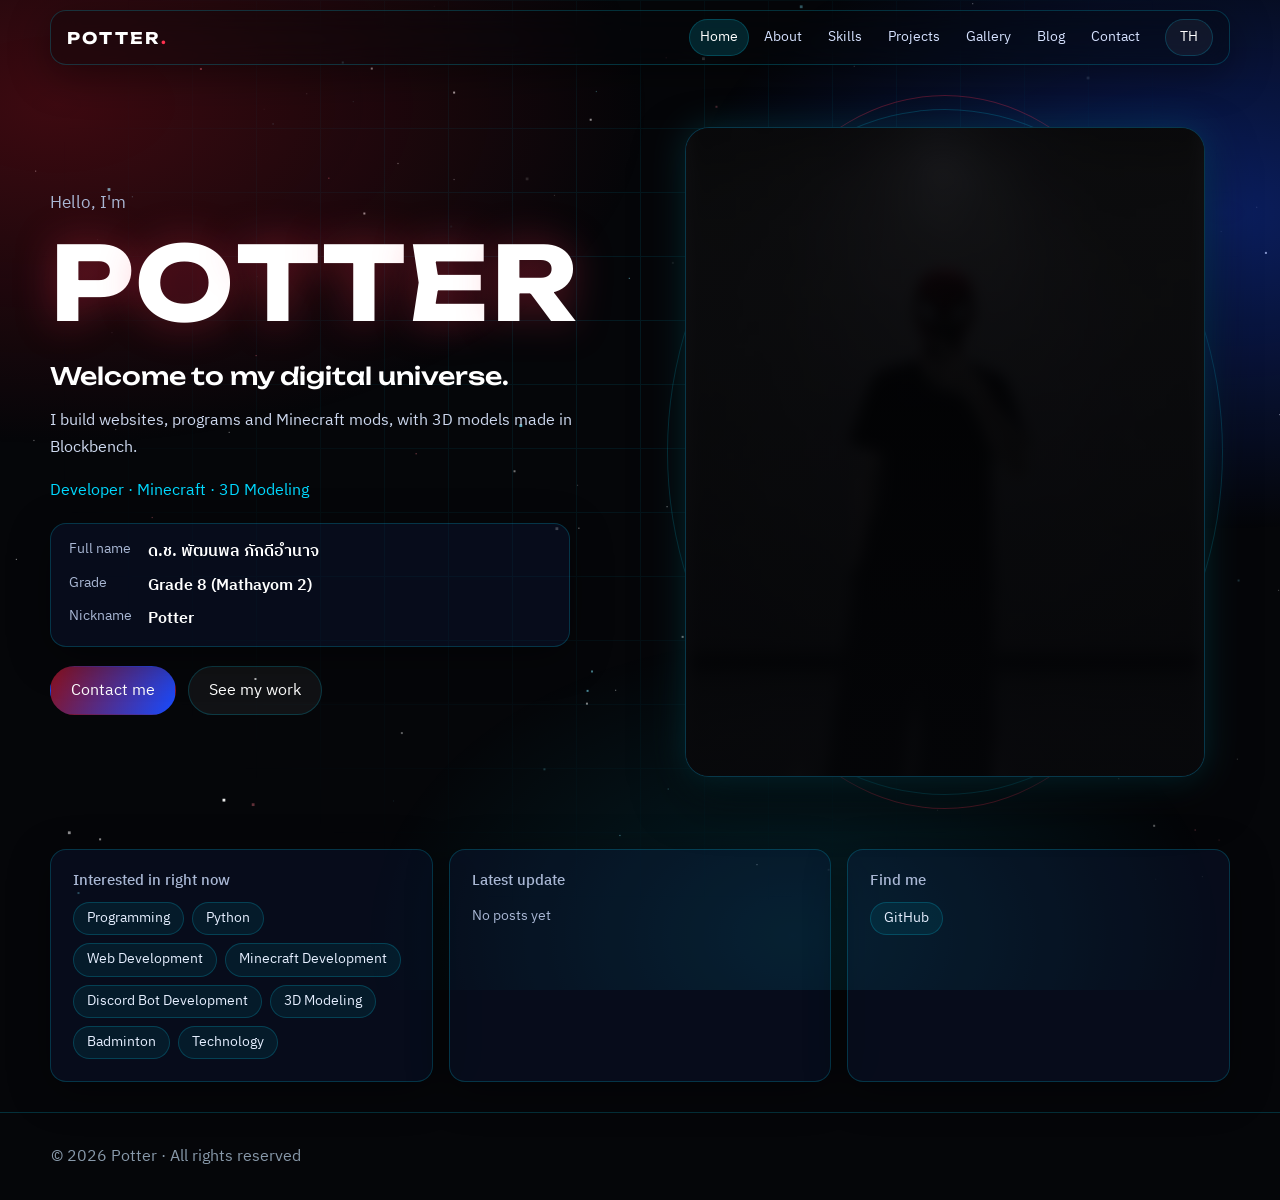
==== commit aa0d8ebe: "Add files via upload" ====
--- a/index.html
+++ b/index.html
@@ -40,13 +40,14 @@
 </header>
 
 <main id="main">
-<section id="top" class="hero">
+<section id="top" class="hero" data-pane="top">
   <div class="hero-text">
     <p class="hello"><span data-i18n="hero.hello">Hello, I'm</span></p>
     <h1 id="heroName" class="split">POTTER</h1>
     <p class="welcome" data-i18n="hero.welcome">Welcome to my digital universe.</p>
     <p class="lead" id="intro" data-i18n="hero.sub"></p>
     <p class="tagline" id="tagline"></p>
+    <dl class="namecard glass" id="nameCard" aria-label="Name"></dl>
     <div class="cta"><a href="#contact" class="btn primary mag" data-nav="contact" data-i18n="hero.cta1">Contact me</a><a href="#projects" class="btn mag" data-nav="projects" data-i18n="hero.cta2">See my work</a></div>
   </div>
   <figure class="tilt-wrap">
@@ -58,29 +59,30 @@
   </figure>
 </section>
 
-<section class="strip" aria-label="Highlights">
+<section class="strip" aria-label="Highlights" data-pane="top">
   <div class="glass pad"><h3 data-i18n="strip.interests">Interested in right now</h3><div class="chips" id="stripInterests"></div></div>
   <div class="glass pad"><h3 data-i18n="strip.latest">Latest update</h3><div id="stripLatest"></div></div>
   <div class="glass pad"><h3 data-i18n="strip.find">Find me</h3><div class="chips" id="stripSocial"></div></div>
 </section>
 
-<section id="about" class="sec"><h2 data-i18n="sec.about">About me</h2><div id="aboutBody" class="about-grid"></div>
+<section id="about" class="sec" data-pane="about"><h2 data-i18n="sec.about">About me</h2><div id="aboutBody" class="about-grid"></div>
   <h3 class="sub" data-i18n="sec.timeline">Development timeline</h3><ol id="timelineList" class="timeline"></ol></section>
 
-<section id="skills" class="sec"><h2 data-i18n="sec.skills">Skills & technology</h2><div class="chips filter" id="skillFilter" role="group"></div><div id="skillList" class="skill-cols"></div></section>
+<section id="skills" class="sec" data-pane="skills"><h2 data-i18n="sec.skills">Skills & technology</h2><div class="chips filter" id="skillFilter" role="group"></div><div id="skillList" class="skill-cols"></div></section>
 
-<section id="projects" class="sec"><h2 data-i18n="sec.projects">Projects</h2>
+<section id="projects" class="sec" data-pane="projects"><h2 data-i18n="sec.projects">Projects</h2>
   <div class="toolbar"><input id="projQ" type="search" maxlength="60" data-i18n-ph="search" placeholder="Search…" aria-label="Search projects"><div class="chips filter" id="projCats" role="group"></div></div>
   <div id="projList" class="proj-grid"></div><div class="more"><button class="btn" id="projMore" type="button" hidden data-i18n="loadMore">Load more</button></div></section>
 
-<section id="gallery" class="sec"><h2 data-i18n="sec.gallery">Gallery</h2><div class="chips filter" id="galCats" role="group"></div>
-  <div id="galList" class="masonry"></div><div class="more"><button class="btn" id="galMore" type="button" hidden data-i18n="loadMore">Load more</button></div></section>
+<section id="gallery" class="sec" data-pane="gallery"><h2 data-i18n="sec.gallery">Gallery</h2><div class="chips filter" id="galCats" role="group"></div>
+  <div id="galList" class="masonry"></div><div class="more"><button class="btn" id="galMore" type="button" hidden data-i18n="loadMore">Load more</button></div>
+  <div id="filesBox" hidden><h3 class="sub" data-i18n="sec.files">Files</h3><div id="fileList" class="file-list"></div></div></section>
 
-<section id="blog" class="sec"><h2 data-i18n="sec.blog">Blog & Devlog</h2>
+<section id="blog" class="sec" data-pane="blog"><h2 data-i18n="sec.blog">Blog & Devlog</h2>
   <div class="toolbar"><input id="blogQ" type="search" maxlength="60" data-i18n-ph="search" placeholder="Search…" aria-label="Search posts"><div class="chips filter" id="blogCats" role="group"></div></div>
   <div id="blogList" class="blog-list"></div><div class="pager" id="blogPager"></div></section>
 
-<section id="contact" class="sec"><h2 data-i18n="sec.contact">Contact</h2>
+<section id="contact" class="sec" data-pane="contact"><h2 data-i18n="sec.contact">Contact</h2>
   <div class="glass pad contact-side"><p class="lead" data-i18n="ct.lead"></p><div class="chips" id="contactLinks"></div></div></section>
 </main>
 
@@ -92,10 +94,14 @@
 <div id="lightbox" class="modal lb" hidden role="dialog" aria-modal="true" aria-label="Image viewer">
   <button type="button" class="x" data-close data-i18n-aria="close" aria-label="Close">✕</button>
   <button type="button" class="nav-arrow prev" id="lbPrev" aria-label="Previous">‹</button>
-  <figure><img id="lbImg" alt=""><figcaption id="lbCap"></figcaption></figure>
+  <figure><img id="lbImg" alt=""><figcaption id="lbCap"></figcaption>
+    <div id="lbPrompt" class="lb-prompt" hidden>
+      <div class="lbp-head"><strong id="lbpTitle"></strong><button type="button" class="btn small" id="lbpCopy"></button></div>
+      <p id="lbpNote"></p><pre id="lbpText"></pre>
+    </div></figure>
   <button type="button" class="nav-arrow next" id="lbNext" aria-label="Next">›</button>
 </div>
 <div id="toasts" aria-live="polite"></div>
 
-<script src="js/content.js"></script><script src="js/i18n.js"></script><script src="js/md.js"></script><script src="js/fx.js"></script><script src="js/app.js"></script>
+<script src="js/content.js"></script><script src="js/media.js"></script><script src="js/i18n.js"></script><script src="js/md.js"></script><script src="js/fx.js"></script><script src="js/app.js"></script>
 </body></html>
--- a/css/style.css
+++ b/css/style.css
@@ -30,18 +30,18 @@
 .link{background:none;border:0;color:var(--cyan);cursor:pointer;font:inherit;padding:4px;text-decoration:underline}
 main{width:min(1180px,94%);margin:0 auto}
 /* hero */
-.hero{min-height:86vh;display:grid;grid-template-columns:1.15fr .85fr;gap:40px;align-items:center;padding:30px 0}
+.hero{min-height:86vh;display:grid;grid-template-columns:1fr 1fr;gap:40px;align-items:center;padding:30px 0}
 .hello{margin:0;color:var(--muted);font-size:1.05rem}
 .hero h1{font-size:clamp(2.6rem,9vw,6.4rem);letter-spacing:.02em;margin:.05em 0 .15em;font-weight:700;text-shadow:0 0 40px rgba(255,48,79,.35)}
 .split span{display:inline-block;opacity:0;transform:translateY(40px);animation:up .8s cubic-bezier(.2,.8,.2,1) forwards;animation-delay:calc(var(--i)*.06s + .5s)}
 @keyframes up{to{opacity:1;transform:none}}
 .welcome{font:500 clamp(1.1rem,2.4vw,1.5rem) var(--display);margin:.2em 0}.lead{color:#cdd8ee;max-width:56ch}.tagline{color:var(--cyan);margin:.4em 0 1.2em}
 .cta{display:flex;gap:12px;flex-wrap:wrap}
-.tilt-wrap{margin:0;perspective:1000px;justify-self:center;position:relative;padding:30px}
+.tilt-wrap{margin:0;perspective:1000px;justify-self:center;position:relative;padding:18px}
 .orbit i{position:absolute;inset:0;border:1px solid var(--line);border-radius:50%;animation:spin 40s linear infinite;pointer-events:none}
 .orbit i:nth-child(2){inset:-14px 24px;border-color:rgba(255,48,79,.3);animation-duration:60s;animation-direction:reverse}
 @keyframes spin{to{transform:rotate(360deg)}}
-.tilt{position:relative;display:block;width:min(340px,76vw);aspect-ratio:4/5;padding:0;border:1px solid var(--line);border-radius:24px;overflow:hidden;background:#0a0f1d;cursor:zoom-in;transform-style:preserve-3d;will-change:transform;box-shadow:0 0 34px rgba(0,217,255,.16),0 20px 50px rgba(0,0,0,.6);touch-action:pan-y;-webkit-tap-highlight-color:transparent;transition:border-color .4s,box-shadow .5s}
+.tilt{position:relative;display:block;width:min(520px,88vw);aspect-ratio:4/5;padding:0;border:1px solid var(--line);border-radius:24px;overflow:hidden;background:#0a0f1d;cursor:zoom-in;transform-style:preserve-3d;will-change:transform;box-shadow:0 0 34px rgba(0,217,255,.16),0 20px 50px rgba(0,0,0,.6);touch-action:pan-y;-webkit-tap-highlight-color:transparent;transition:border-color .4s,box-shadow .5s}
 .tilt img{display:block;width:100%;height:100%;object-fit:cover;filter:blur(6px) brightness(.45) saturate(.8);transform:scale(1.07);transition:filter .6s,transform .6s}
 .tilt .fallback{position:absolute;inset:0;display:grid;place-items:center;font:700 7rem var(--display);background:linear-gradient(135deg,var(--blue-d),var(--red-d));color:#fff;filter:blur(3px) brightness(.7);transition:filter .6s}
 .tilt .shade{position:absolute;inset:0;background:linear-gradient(180deg,rgba(5,6,9,.25),rgba(5,6,9,.8));transition:opacity .6s}
@@ -146,3 +146,29 @@
  .tilt-wrap{padding:14px;max-width:100%}.orbit i:nth-child(2){inset:-6px 14px}
 }
 @media (prefers-reduced-motion:reduce){*,*::before,*::after{animation:none!important;transition:none!important;scroll-behavior:auto!important}.fx{opacity:1}.split span{opacity:1;transform:none}}
+
+/* ---- tabs: แสดงทีละแท็บ (เปิดใช้เมื่อ JS ใส่ class "has-tabs" ที่ body) ---- */
+body.has-tabs main>[data-pane]:not(.pane-on){display:none}
+body.has-tabs main>.pane-on{animation:paneIn .45s ease both}
+@keyframes paneIn{from{opacity:0;transform:translateY(10px)}to{opacity:1;transform:none}}
+body.has-tabs .sec{min-height:60vh;padding-top:36px}
+/* ---- name card ---- */
+.namecard{margin:0 0 1.2em;padding:14px 18px;display:grid;grid-template-columns:auto 1fr;gap:6px 16px;max-width:520px;text-align:left}
+.namecard dt{color:var(--muted);font-size:.85rem}.namecard dd{margin:0;font-weight:600;color:#fff}
+.namecard:empty{display:none}
+/* ---- downloads ---- */
+.file-list{display:grid;grid-template-columns:repeat(auto-fill,minmax(260px,1fr));gap:14px}
+.file{display:flex;gap:12px;align-items:center;padding:14px 16px;text-decoration:none;color:#fff}
+.file:hover{border-color:var(--cyan)}.file .ic{font-size:1.6rem}.file small{display:block;color:var(--muted)}
+@media (max-width:900px){.namecard{margin-left:auto;margin-right:auto}}
+
+/* กันหน้าล้นจอบนมือถือ + รูปใหญ่เต็มความกว้างการ์ด */
+.hero>*{min-width:0}.namecard dd{overflow-wrap:anywhere}
+@media (max-width:900px){.hero{grid-template-columns:minmax(0,1fr)}.tilt-wrap{width:100%}.tilt{width:100%;max-width:520px;margin:0 auto}}
+
+/* ---- พรอมต์ใต้รูปโปรไฟล์ (lightbox) ---- */
+.lb-prompt{margin:14px auto 0;max-width:min(760px,92vw);text-align:left;padding:14px 16px;border:1px solid var(--line);border-radius:14px;background:rgba(16,43,101,.28)}
+.lbp-head{display:flex;justify-content:space-between;align-items:center;gap:10px}.lbp-head strong{color:var(--cyan)}
+.lb-prompt p{margin:6px 0;color:#cdd8ee;font-size:.9rem}
+.lb-prompt pre{margin:0;max-height:22vh;overflow:auto;white-space:pre-wrap;overflow-wrap:anywhere;font:.82rem/1.55 ui-monospace,Consolas,monospace;color:#e8f0ff;user-select:text}
+.lb.has-prompt img{max-height:48vh}.lb.has-prompt .sheet,.lb.has-prompt figure{max-height:96vh;overflow-y:auto}
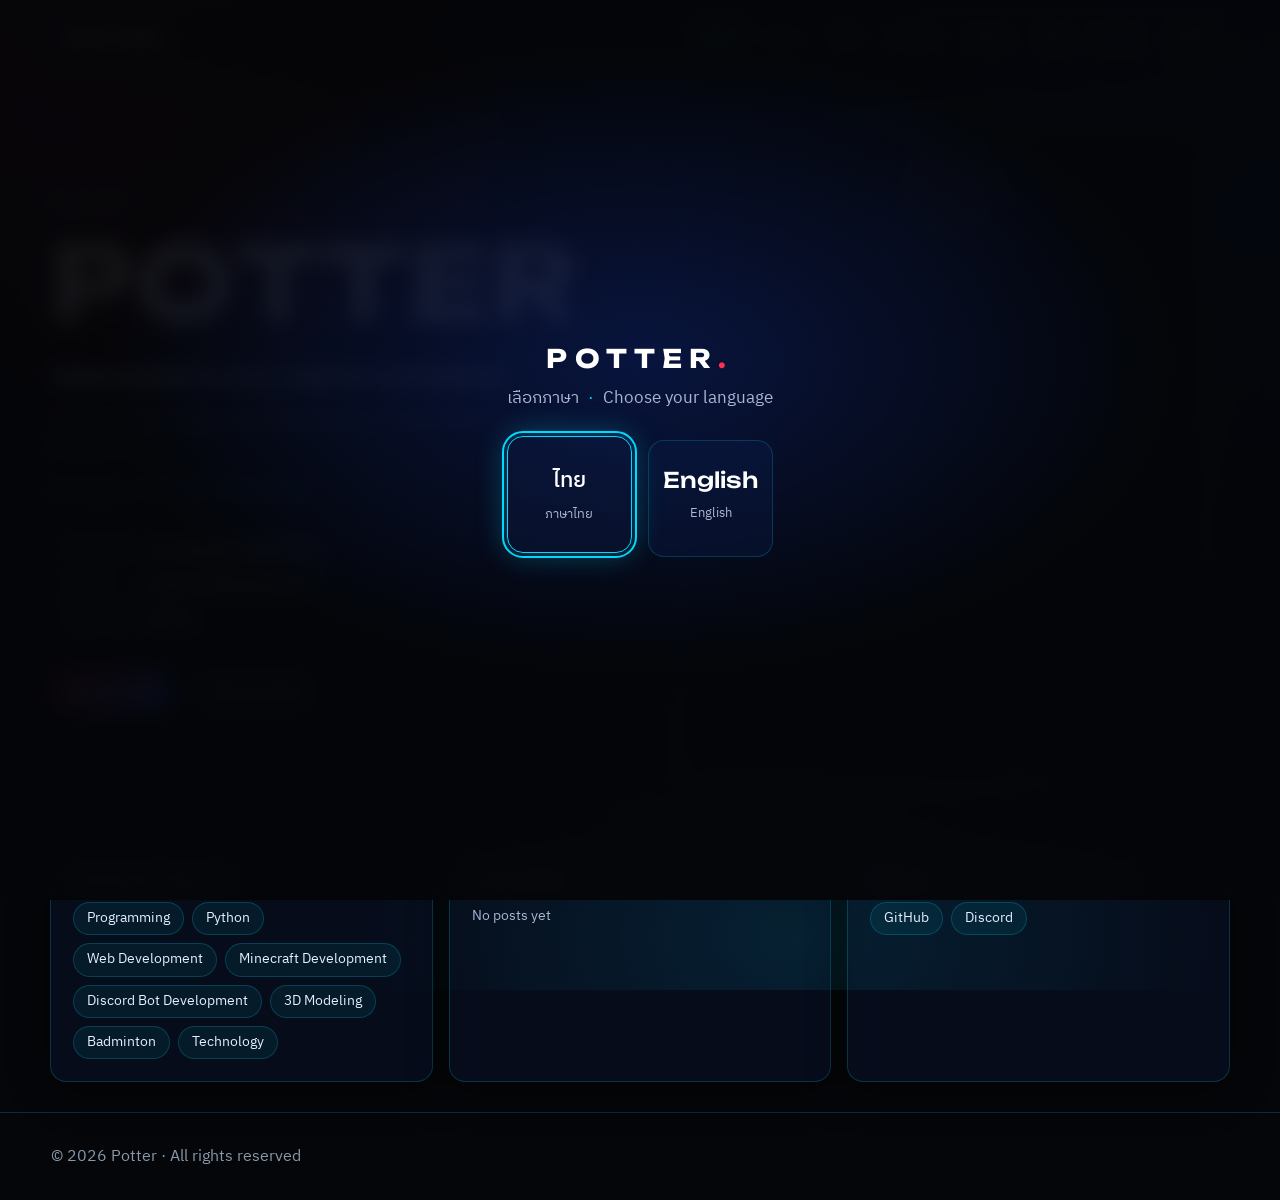
==== commit 784c159e: "Add files via upload" ====
--- a/index.html
+++ b/index.html
@@ -16,11 +16,22 @@
 <link rel="preconnect" href="https://fonts.googleapis.com"><link rel="preconnect" href="https://fonts.gstatic.com" crossorigin>
 <link rel="stylesheet" href="https://fonts.googleapis.com/css2?family=IBM+Plex+Sans+Thai:wght@400;500;600&family=Unbounded:wght@500;700&display=swap">
 <link rel="stylesheet" href="css/style.css">
+<script>(function(){try{if(!localStorage.getItem("ps_lang")||/[?&]gate(=|&|$)/.test(location.search))document.documentElement.classList.add("gate-on")}catch(e){document.documentElement.classList.add("gate-on")}})();</script>
 <script type="application/ld+json">{"@context":"https://schema.org","@type":"Person","name":"Potter","url":"__SITE_URL__/","sameAs":["https://github.com/Potter8899"],"jobTitle":"Developer"}</script>
 </head>
 <body>
 <div id="progress" aria-hidden="true"></div>
-<div id="loader" aria-hidden="true"><div class="ring"></div><p>POTTER</p></div>
+<div id="gate" role="dialog" aria-modal="true" aria-labelledby="gateTitle">
+  <div class="gate-box">
+    <p class="gate-logo">POTTER<span>.</span></p>
+    <p id="gateTitle" class="gate-title">เลือกภาษา <i>·</i> Choose your language</p>
+    <div class="gate-btns">
+      <button type="button" class="gate-btn" data-lang="th" lang="th"><b>ไทย</b><small>ภาษาไทย</small></button>
+      <button type="button" class="gate-btn" data-lang="en" lang="en"><b>English</b><small>English</small></button>
+    </div>
+  </div>
+</div>
+<div id="loader" role="status" aria-live="polite"><div class="ring"></div><p>POTTER</p><div class="lbar" aria-hidden="true"><i id="lbarFill"></i></div><small id="loadPct">0%</small><small id="loadMsg"></small></div>
 <canvas id="space" aria-hidden="true"></canvas><div class="nebula" aria-hidden="true"></div><div class="grid" aria-hidden="true"></div>
 <div id="cursor" aria-hidden="true"></div>
 <a class="skip" href="#main" data-i18n="skip">Skip to content</a>
@@ -103,5 +114,5 @@
 </div>
 <div id="toasts" aria-live="polite"></div>
 
-<script src="js/content.js"></script><script src="js/media.js"></script><script src="js/i18n.js"></script><script src="js/md.js"></script><script src="js/fx.js"></script><script src="js/app.js"></script>
+<script src="js/content.js"></script><script src="js/media.js"></script><script src="js/works.js"></script><script src="js/i18n.js"></script><script src="js/md.js"></script><script src="js/fx.js"></script><script src="js/app.js"></script>
 </body></html>
--- a/css/style.css
+++ b/css/style.css
@@ -172,3 +172,24 @@
 .lb-prompt p{margin:6px 0;color:#cdd8ee;font-size:.9rem}
 .lb-prompt pre{margin:0;max-height:22vh;overflow:auto;white-space:pre-wrap;overflow-wrap:anywhere;font:.82rem/1.55 ui-monospace,Consolas,monospace;color:#e8f0ff;user-select:text}
 .lb.has-prompt img{max-height:48vh}.lb.has-prompt .sheet,.lb.has-prompt figure{max-height:96vh;overflow-y:auto}
+
+/* ---- language gate (first visit) + loading screen */
+#gate{display:none;position:fixed;inset:0;z-index:110;place-content:center;text-align:center;padding:24px;background:radial-gradient(60% 50% at 50% 40%,rgba(22,75,255,.22),transparent 70%),rgba(5,6,9,.94);backdrop-filter:blur(10px);-webkit-backdrop-filter:blur(10px)}
+html.gate-on #gate{display:grid;animation:lfade .5s}
+html.gate-on #loader{display:none}
+.gate-box{width:min(520px,100%)}
+.gate-logo{font:700 1.6rem var(--display);letter-spacing:.28em;margin:0 0 10px}.gate-logo span{color:var(--red)}
+.gate-title{color:var(--muted);margin:0 0 28px;font-size:1.05rem}.gate-title i{font-style:normal;color:var(--cyan);padding:0 .3em}
+.gate-btns{display:grid;grid-template-columns:1fr 1fr;gap:16px}
+.gate-btn{display:grid;gap:4px;padding:26px 14px;border:1px solid var(--line);border-radius:var(--r);background:var(--glass);color:#fff;cursor:pointer;font:inherit;transition:transform .25s,border-color .25s,box-shadow .25s}
+.gate-btn b{font:500 1.35rem var(--display)}.gate-btn small{color:var(--muted)}
+.gate-btn:hover,.gate-btn:focus-visible{transform:translateY(-4px);border-color:var(--cyan);box-shadow:0 0 30px rgba(0,217,255,.35)}
+#loader{animation:lfade .35s}
+@keyframes lfade{from{opacity:0}}
+#loader p{margin:0 0 18px}
+.lbar{width:min(280px,70vw);height:4px;margin:0 auto 12px;border-radius:99px;background:rgba(255,255,255,.1);overflow:hidden}
+.lbar i{display:block;height:100%;width:0;border-radius:99px;background:linear-gradient(90deg,var(--red),var(--cyan));box-shadow:0 0 14px var(--cyan)}
+#loader small{display:block;letter-spacing:.12em;color:var(--muted);font-family:var(--body)}
+#loadPct{font-family:var(--display)!important;color:#fff!important;margin-bottom:4px}
+@media (max-width:420px){.gate-btns{grid-template-columns:1fr}}
+@media (prefers-reduced-motion:reduce){html.gate-on #gate,#loader{animation:none}.gate-btn{transition:none}}
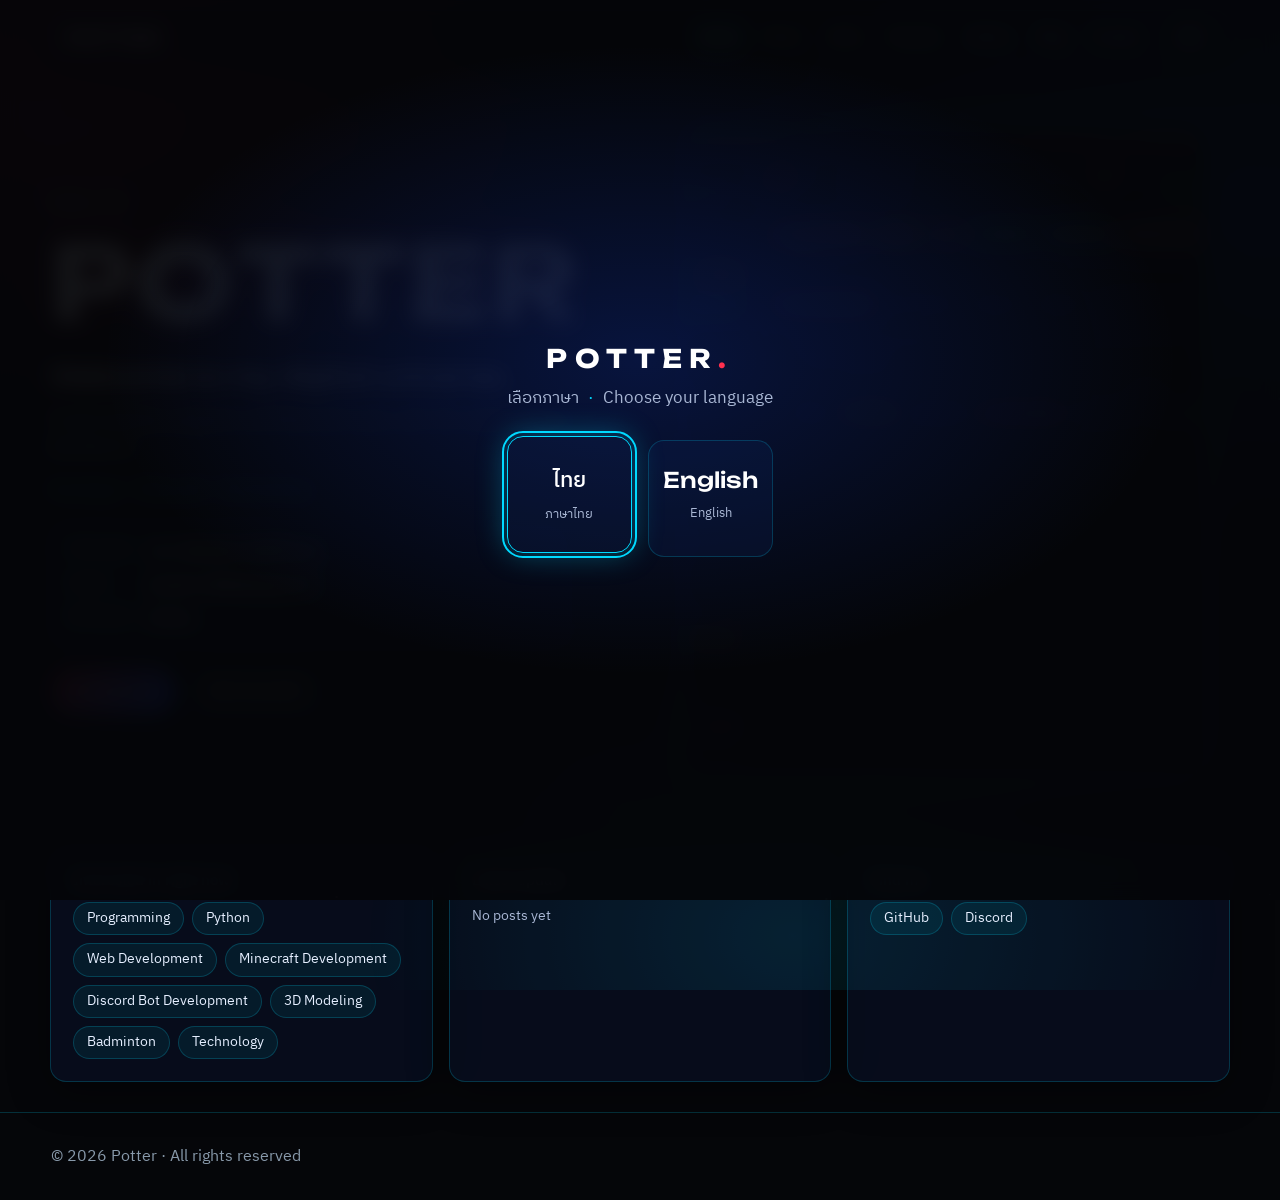
==== commit 6655e4ba: "Add files via upload" ====
--- a/index.html
+++ b/index.html
@@ -8,7 +8,7 @@
 <link rel="canonical" href="__SITE_URL__/">
 <meta property="og:type" content="website"><meta property="og:title" content="Potter — Personal Space">
 <meta property="og:description" content="Welcome to my digital universe.">
-<meta property="og:url" content="__SITE_URL__/"><meta property="og:image" content="__SITE_URL__/img/profile.jpg">
+<meta property="og:url" content="__SITE_URL__/"><meta property="og:image" content="__SITE_URL__/img/www.png">
 <meta name="twitter:card" content="summary_large_image"><meta name="twitter:title" content="Potter — Personal Space">
 <meta name="twitter:description" content="Welcome to my digital universe.">
 <meta name="theme-color" content="#050609">
@@ -64,7 +64,7 @@
   <figure class="tilt-wrap">
     <div class="orbit" aria-hidden="true"><i></i><i></i></div>
     <button class="tilt" id="profileCard" type="button" data-i18n-aria="hero.card" aria-label="Enlarge profile photo">
-      <img id="profileImg" src="img/profile.jpg" alt="" width="420" height="520" fetchpriority="high" decoding="async">
+      <img id="profileImg" src="img/www.png" alt="" width="420" height="520" fetchpriority="high" decoding="async">
       <span class="fallback" id="fallback" hidden>P</span><span class="shade"></span><span class="glare"></span>
     </button>
   </figure>
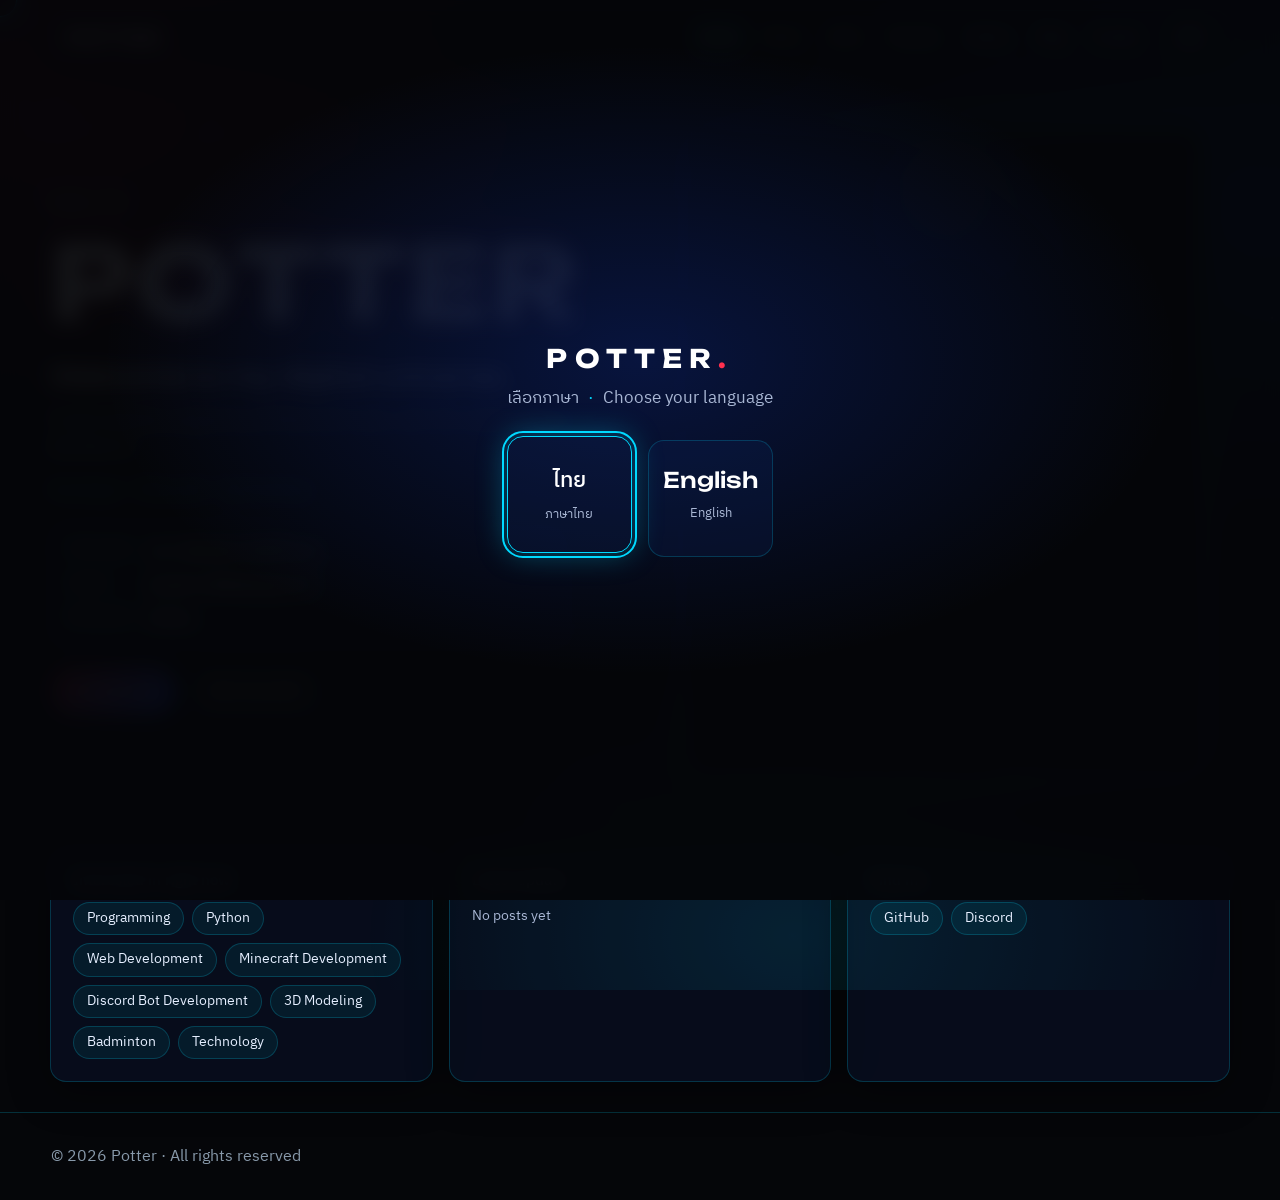
==== commit 388da433: "Add files via upload" ====
--- a/index.html
+++ b/index.html
@@ -8,7 +8,7 @@
 <link rel="canonical" href="__SITE_URL__/">
 <meta property="og:type" content="website"><meta property="og:title" content="Potter — Personal Space">
 <meta property="og:description" content="Welcome to my digital universe.">
-<meta property="og:url" content="__SITE_URL__/"><meta property="og:image" content="__SITE_URL__/img/www.png">
+<meta property="og:url" content="__SITE_URL__/"><meta property="og:image" content="__SITE_URL__/img/profile.jpg">
 <meta name="twitter:card" content="summary_large_image"><meta name="twitter:title" content="Potter — Personal Space">
 <meta name="twitter:description" content="Welcome to my digital universe.">
 <meta name="theme-color" content="#050609">
@@ -64,7 +64,7 @@
   <figure class="tilt-wrap">
     <div class="orbit" aria-hidden="true"><i></i><i></i></div>
     <button class="tilt" id="profileCard" type="button" data-i18n-aria="hero.card" aria-label="Enlarge profile photo">
-      <img id="profileImg" src="img/www.png" alt="" width="420" height="520" fetchpriority="high" decoding="async">
+      <img id="profileImg" src="img/profile.jpg" alt="" width="420" height="520" fetchpriority="high" decoding="async">
       <span class="fallback" id="fallback" hidden>P</span><span class="shade"></span><span class="glare"></span>
     </button>
   </figure>
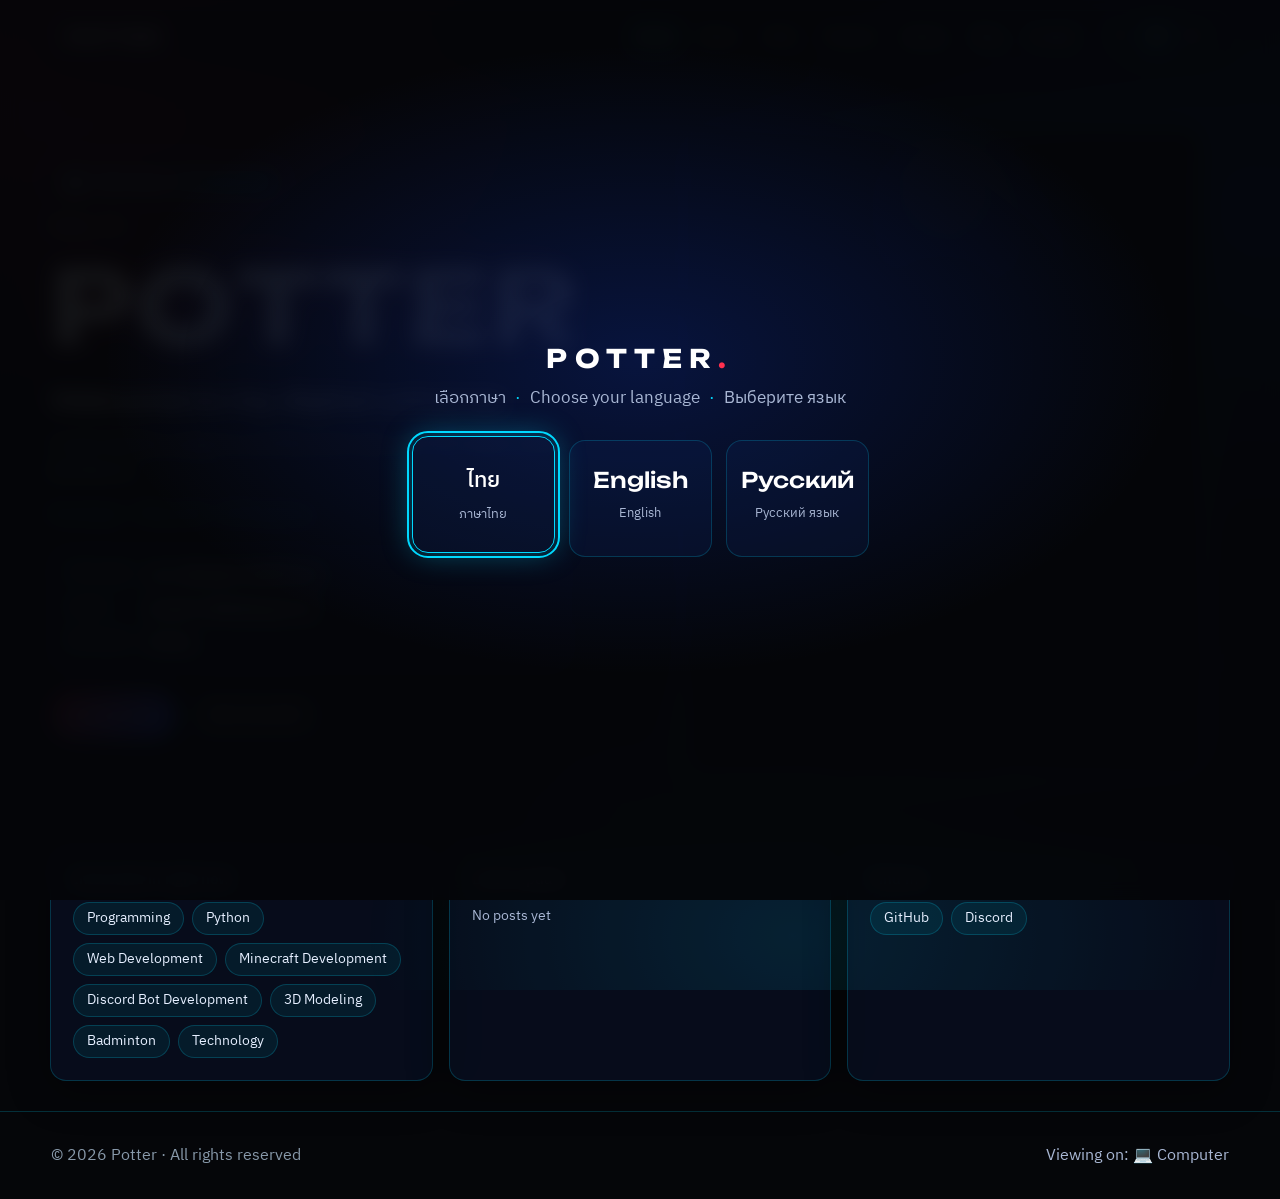
==== commit 18043fd2: "Add files via upload" ====
--- a/index.html
+++ b/index.html
@@ -2,7 +2,7 @@
 <html lang="th">
 <head>
 <meta charset="utf-8">
-<meta name="viewport" content="width=device-width, initial-scale=1">
+<meta name="viewport" content="width=device-width, initial-scale=1, viewport-fit=cover">
 <title>Potter — Personal Space</title>
 <meta name="description" content="Potter's personal space: developer portfolio, projects and devlog. พื้นที่ส่วนตัวของ Potter นักพัฒนา เว็บ บอท ม็อด Minecraft และโมเดล 3D">
 <link rel="canonical" href="__SITE_URL__/">
@@ -14,8 +14,14 @@
 <meta name="theme-color" content="#050609">
 <link rel="icon" href="img/favicon.svg" type="image/svg+xml">
 <link rel="preconnect" href="https://fonts.googleapis.com"><link rel="preconnect" href="https://fonts.gstatic.com" crossorigin>
-<link rel="stylesheet" href="https://fonts.googleapis.com/css2?family=IBM+Plex+Sans+Thai:wght@400;500;600&family=Unbounded:wght@500;700&display=swap">
+<link rel="stylesheet" href="https://fonts.googleapis.com/css2?family=IBM+Plex+Sans:wght@400;500;600&family=IBM+Plex+Sans+Thai:wght@400;500;600&family=Unbounded:wght@500;700&display=swap">
 <link rel="stylesheet" href="css/style.css">
+<script>(function(){var d=document.documentElement,n=navigator,ua=n.userAgent||"",uad=n.userAgentData,tp=n.maxTouchPoints||0,
+coarse=false;try{coarse=matchMedia("(pointer:coarse)").matches||matchMedia("(hover:none)").matches}catch(e){}
+var ipad=/iPad/.test(ua)||(n.platform==="MacIntel"&&tp>1),androidTab=/Android/i.test(ua)&&!/Mobile/i.test(ua),
+phone=(uad&&typeof uad.mobile==="boolean"&&uad.mobile)||/iPhone|iPod|Android.+Mobile|Windows Phone|Mobile Safari|Opera Mini|IEMobile/i.test(ua),
+small=Math.min(screen.width||9999,screen.height||9999)<600,type=ipad||androidTab||/Tablet/i.test(ua)?"tablet":(phone||(coarse&&tp>0&&small)?"mobile":"desktop");
+d.setAttribute("data-device",type);if(type!=="desktop"||(coarse&&tp>0))d.classList.add("touch");window.DEVICE={type:type,touch:d.classList.contains("touch")};})();</script>
 <script>(function(){try{if(!localStorage.getItem("ps_lang")||/[?&]gate(=|&|$)/.test(location.search))document.documentElement.classList.add("gate-on")}catch(e){document.documentElement.classList.add("gate-on")}})();</script>
 <script type="application/ld+json">{"@context":"https://schema.org","@type":"Person","name":"Potter","url":"__SITE_URL__/","sameAs":["https://github.com/Potter8899"],"jobTitle":"Developer"}</script>
 </head>
@@ -24,10 +30,11 @@
 <div id="gate" role="dialog" aria-modal="true" aria-labelledby="gateTitle">
   <div class="gate-box">
     <p class="gate-logo">POTTER<span>.</span></p>
-    <p id="gateTitle" class="gate-title">เลือกภาษา <i>·</i> Choose your language</p>
+    <p id="gateTitle" class="gate-title">เลือกภาษา <i>·</i> Choose your language <i>·</i> Выберите язык</p>
     <div class="gate-btns">
       <button type="button" class="gate-btn" data-lang="th" lang="th"><b>ไทย</b><small>ภาษาไทย</small></button>
       <button type="button" class="gate-btn" data-lang="en" lang="en"><b>English</b><small>English</small></button>
+      <button type="button" class="gate-btn" data-lang="ru" lang="ru"><b>Русский</b><small>Русский язык</small></button>
     </div>
   </div>
 </div>
@@ -45,7 +52,7 @@
     <a href="#contact" data-nav="contact" data-i18n="nav.contact">Contact</a>
   </nav>
   <div class="nav-tools">
-    <button class="btn small" id="langBtn" type="button" data-i18n-aria="nav.lang" aria-label="Switch language">EN</button>
+    <div class="langs" id="langs" role="group" data-i18n-aria="nav.lang" aria-label="Switch language"><button type="button" data-lang="th" lang="th">TH</button><button type="button" data-lang="en" lang="en">EN</button><button type="button" data-lang="ru" lang="ru">RU</button></div>
     <button class="burger" id="menuBtn" type="button" aria-expanded="false" aria-controls="navLinks" data-i18n-aria="nav.menu" aria-label="Menu"><span></span><span></span><span></span></button>
   </div>
 </header>
@@ -53,6 +60,12 @@
 <main id="main">
 <section id="top" class="hero" data-pane="top">
   <div class="hero-text">
+    <div class="hero-badge-row">
+      <div id="device-badge" role="status" aria-live="polite">
+        <span class="dv-icon" id="dvIcon">💻</span>
+        <span class="dv-label"><span id="dvLabelText">กำลังดูผ่าน</span> <span class="dv-type" id="dvType">คอมพิวเตอร์</span></span>
+      </div>
+    </div>
     <p class="hello"><span data-i18n="hero.hello">Hello, I'm</span></p>
     <h1 id="heroName" class="split">POTTER</h1>
     <p class="welcome" data-i18n="hero.welcome">Welcome to my digital universe.</p>
@@ -97,7 +110,7 @@
   <div class="glass pad contact-side"><p class="lead" data-i18n="ct.lead"></p><div class="chips" id="contactLinks"></div></div></section>
 </main>
 
-<footer class="foot"><span>© <span id="year"></span> Potter · <span data-i18n="foot.rights">All rights reserved</span></span></footer>
+<footer class="foot"><span>© <span id="year"></span> Potter · <span data-i18n="foot.rights">All rights reserved</span></span><span class="devinfo" id="deviceInfo"></span></footer>
 
 <div id="projModal" class="modal" hidden role="dialog" aria-modal="true" aria-labelledby="pmTitle"><article class="glass sheet" id="projSheet"></article></div>
 <div id="reader" class="modal reader" hidden role="dialog" aria-modal="true" aria-labelledby="rdTitle"><article class="glass sheet" id="readerSheet"></article></div>
@@ -114,5 +127,33 @@
 </div>
 <div id="toasts" aria-live="polite"></div>
 
+<!-- Bottom navigation bar (mobile/tablet only) -->
+<nav id="bottom-nav" aria-label="Bottom navigation">
+  <button type="button" class="bnav-btn" data-nav="top">
+    <span class="bnav-icon">🏠</span><span class="bnav-label" data-i18n="nav.home">Home</span>
+  </button>
+  <button type="button" class="bnav-btn" data-nav="about">
+    <span class="bnav-icon">👤</span><span class="bnav-label" data-i18n="nav.about">About</span>
+  </button>
+  <button type="button" class="bnav-btn" data-nav="skills">
+    <span class="bnav-icon">⚡</span><span class="bnav-label" data-i18n="nav.skills">Skills</span>
+  </button>
+  <button type="button" class="bnav-btn" data-nav="projects">
+    <span class="bnav-icon">🗂️</span><span class="bnav-label" data-i18n="nav.projects">Projects</span>
+  </button>
+  <button type="button" class="bnav-btn" data-nav="gallery">
+    <span class="bnav-icon">🖼️</span><span class="bnav-label" data-i18n="nav.gallery">Gallery</span>
+  </button>
+  <button type="button" class="bnav-btn" data-nav="blog">
+    <span class="bnav-icon">📝</span><span class="bnav-label" data-i18n="nav.blog">Blog</span>
+  </button>
+  <button type="button" class="bnav-btn" data-nav="contact">
+    <span class="bnav-icon">✉️</span><span class="bnav-label" data-i18n="nav.contact">Contact</span>
+  </button>
+</nav>
+
+<!-- Language switcher overlay (mobile bottom sheet) -->
+<div id="bnav-lang-row" class="bnav-lang-row" role="group" aria-label="Switch language"></div>
+
 <script src="js/content.js"></script><script src="js/media.js"></script><script src="js/works.js"></script><script src="js/i18n.js"></script><script src="js/md.js"></script><script src="js/fx.js"></script><script src="js/app.js"></script>
 </body></html>
--- a/css/style.css
+++ b/css/style.css
@@ -1,6 +1,6 @@
 :root{--black:#050609;--black2:#090B12;--red-d:#8B101C;--red:#FF304F;--cyan:#00D9FF;--blue-d:#102B65;--blue:#164BFF;--w:#fff;
 --glass:rgba(16,43,101,.2);--line:rgba(0,217,255,.2);--r:16px;--muted:#a9b7d4;
---display:"Unbounded","IBM Plex Sans Thai",system-ui,sans-serif;--body:"IBM Plex Sans Thai","Noto Sans Thai",system-ui,sans-serif}
+--display:"Unbounded","IBM Plex Sans Thai",system-ui,sans-serif;--body:"IBM Plex Sans Thai","IBM Plex Sans","Noto Sans Thai",system-ui,sans-serif}
 *{box-sizing:border-box}[hidden]{display:none!important}html{scroll-behavior:smooth;scroll-padding-top:90px;overflow-x:clip}
 body{margin:0;overflow-x:clip;background:var(--black);color:var(--w);font:16px/1.7 var(--body);overflow-x:hidden}
 img{max-width:100%}a{color:var(--cyan)}h1,h2,h3,h4{line-height:1.2;margin:0 0 .5em;font-family:var(--display);font-weight:500}
@@ -177,10 +177,10 @@
 #gate{display:none;position:fixed;inset:0;z-index:110;place-content:center;text-align:center;padding:24px;background:radial-gradient(60% 50% at 50% 40%,rgba(22,75,255,.22),transparent 70%),rgba(5,6,9,.94);backdrop-filter:blur(10px);-webkit-backdrop-filter:blur(10px)}
 html.gate-on #gate{display:grid;animation:lfade .5s}
 html.gate-on #loader{display:none}
-.gate-box{width:min(520px,100%)}
+.gate-box{width:min(640px,100%)}
 .gate-logo{font:700 1.6rem var(--display);letter-spacing:.28em;margin:0 0 10px}.gate-logo span{color:var(--red)}
 .gate-title{color:var(--muted);margin:0 0 28px;font-size:1.05rem}.gate-title i{font-style:normal;color:var(--cyan);padding:0 .3em}
-.gate-btns{display:grid;grid-template-columns:1fr 1fr;gap:16px}
+.gate-btns{display:grid;grid-template-columns:repeat(3,1fr);gap:14px}
 .gate-btn{display:grid;gap:4px;padding:26px 14px;border:1px solid var(--line);border-radius:var(--r);background:var(--glass);color:#fff;cursor:pointer;font:inherit;transition:transform .25s,border-color .25s,box-shadow .25s}
 .gate-btn b{font:500 1.35rem var(--display)}.gate-btn small{color:var(--muted)}
 .gate-btn:hover,.gate-btn:focus-visible{transform:translateY(-4px);border-color:var(--cyan);box-shadow:0 0 30px rgba(0,217,255,.35)}
@@ -191,5 +191,171 @@
 .lbar i{display:block;height:100%;width:0;border-radius:99px;background:linear-gradient(90deg,var(--red),var(--cyan));box-shadow:0 0 14px var(--cyan)}
 #loader small{display:block;letter-spacing:.12em;color:var(--muted);font-family:var(--body)}
 #loadPct{font-family:var(--display)!important;color:#fff!important;margin-bottom:4px}
-@media (max-width:420px){.gate-btns{grid-template-columns:1fr}}
+@media (max-width:560px){.gate-btns{grid-template-columns:1fr}}
 @media (prefers-reduced-motion:reduce){html.gate-on #gate,#loader{animation:none}.gate-btn{transition:none}}
+
+/* language switcher (TH / EN / RU) */
+.langs{display:flex;border:1px solid var(--line);border-radius:999px;overflow:hidden}
+.langs button{background:none;border:0;color:#d6e2ff;font:inherit;font-size:.8rem;padding:6px 10px;cursor:pointer;transition:background .2s,color .2s}
+.langs button:hover{color:var(--cyan)}.langs button.on{background:rgba(0,217,255,.18);color:#fff}
+
+/* ---- phones / tablets / touch (html[data-device] + html.touch are set by the detector in <head>) */
+html{-webkit-text-size-adjust:100%;text-size-adjust:100%}
+body{-webkit-tap-highlight-color:rgba(0,217,255,.18)}
+.nav{top:calc(10px + env(safe-area-inset-top,0px))}
+.foot{padding-bottom:calc(30px + env(safe-area-inset-bottom,0px))}.devinfo{color:var(--muted)}
+.modal{padding:calc(16px + env(safe-area-inset-top,0px)) calc(16px + env(safe-area-inset-right,0px)) calc(16px + env(safe-area-inset-bottom,0px)) calc(16px + env(safe-area-inset-left,0px))}
+.sheet{max-height:92vh;max-height:calc(100dvh - 32px);overscroll-behavior:contain}
+.lb img{touch-action:pan-y pinch-zoom}
+input[type=search]{font-size:16px} /* stops iOS from zooming the page when a field is focused */
+html.touch .btn,html.touch .btn.small,html.touch .chips.filter button,html.touch .langs button,html.touch #navLinks a,html.touch .pager button,html.touch .skill{min-height:44px}
+html.touch .btn.small{display:inline-flex;align-items:center;justify-content:center}
+html.touch .langs button{min-width:44px}html.touch .burger{width:44px;height:44px}
+html.touch .chips.filter button{padding:8px 14px}html.touch a.chip{padding:10px 14px}
+html.touch .x{width:44px;height:44px;font-size:1.4rem;right:6px;top:6px}
+html.touch .masonry figcaption{opacity:1}
+html.touch .proj:hover,html.touch .skill:hover,html.touch .post:hover,html.touch .gate-btn:hover{transform:none}
+html.touch .proj:hover .cover img,html.touch .masonry figure:hover img{transform:none}
+html.touch .nav-arrow{width:52px;height:52px}
+html[data-device=mobile] .tilt{max-width:min(78vw,340px)}
+html[data-device=mobile] .sec{padding:34px 0}
+html[data-device=mobile] .sheet{padding:20px 16px}
+html[data-device=mobile] .proj-grid{grid-template-columns:1fr}
+html[data-device=mobile] .foot{justify-content:center;text-align:center}
+html[data-device=mobile] .nav-arrow{top:auto;bottom:calc(18px + env(safe-area-inset-bottom,0px));transform:none}
+html[data-device=mobile] .nav-arrow.prev{left:22px}html[data-device=mobile] .nav-arrow.next{right:22px}
+@media (hover:none){.proj:hover,.skill:hover,.post:hover{transform:none}}
+@media (max-width:380px){.logo{display:none}.langs button{padding:6px 8px}}
+
+/* ============================================================
+   DEVICE BADGE + MOBILE BOTTOM NAV  (เพิ่มโดย Claude)
+   ============================================================ */
+
+/* ---- Device badge (แสดงอุปกรณ์ที่ใช้) ---- */
+#device-badge {
+  display: inline-flex; align-items: center; gap: 8px;
+  padding: 6px 14px; border-radius: 999px;
+  border: 1px solid var(--line); background: var(--glass);
+  backdrop-filter: blur(10px); -webkit-backdrop-filter: blur(10px);
+  font-size: .82rem; color: #d6e2ff; white-space: nowrap;
+  transition: border-color .3s, box-shadow .3s;
+  cursor: default; user-select: none;
+}
+#device-badge .dv-icon { font-size: 1rem; line-height: 1; }
+#device-badge .dv-label { font-family: var(--display); font-size: .78rem; letter-spacing: .06em; }
+#device-badge .dv-type { color: var(--cyan); font-weight: 600; }
+#device-badge:hover { border-color: var(--cyan); box-shadow: 0 0 18px rgba(0,217,255,.25); }
+
+/* badge ใน hero — desktop & tablet */
+.hero-badge-row { display: flex; align-items: center; gap: 10px; margin-bottom: 14px; }
+html[data-device=mobile] .hero-badge-row { justify-content: center; }
+
+/* ---- Bottom navigation bar (มือถือเท่านั้น) ---- */
+#bottom-nav {
+  display: none; /* ซ่อนบน desktop */
+  position: fixed; bottom: 0; left: 0; right: 0; z-index: 45;
+  background: rgba(5,6,9,.88); border-top: 1px solid var(--line);
+  backdrop-filter: blur(16px); -webkit-backdrop-filter: blur(16px);
+  padding: 6px 0 calc(6px + env(safe-area-inset-bottom,0px));
+  grid-template-columns: repeat(7, 1fr);
+}
+html[data-device=mobile] #bottom-nav,
+html[data-device=tablet] #bottom-nav { display: grid; }
+
+/* บน mobile + tablet: ซ่อน hamburger+topnav, ให้ใช้ bottom nav แทน */
+html[data-device=mobile] .burger,
+html[data-device=tablet] .burger { display: none !important; }
+html[data-device=mobile] #navLinks,
+html[data-device=tablet] #navLinks {
+  /* ซ่อน desktop nav links แต่เก็บไว้สำหรับ aria/routing */
+  position: absolute !important; left: -9999px !important; opacity: 0 !important;
+  visibility: hidden !important; pointer-events: none !important;
+}
+
+.bnav-btn {
+  display: flex; flex-direction: column; align-items: center; justify-content: center;
+  gap: 3px; padding: 6px 2px; border: none; background: none;
+  color: #7a8db0; cursor: pointer; font: inherit; border-radius: 10px;
+  transition: color .2s, background .2s; min-height: 48px; position: relative;
+}
+.bnav-btn .bnav-icon { font-size: 1.25rem; line-height: 1; }
+.bnav-btn .bnav-label { font-size: .6rem; letter-spacing: .04em; white-space: nowrap; font-family: var(--body); }
+.bnav-btn.on { color: var(--cyan); }
+.bnav-btn.on .bnav-icon { filter: drop-shadow(0 0 6px var(--cyan)); }
+.bnav-btn.on::before {
+  content: ''; position: absolute; top: 0; left: 50%; transform: translateX(-50%);
+  width: 28px; height: 2px; border-radius: 0 0 2px 2px;
+  background: linear-gradient(90deg, var(--cyan), var(--blue));
+}
+.bnav-btn:active { background: rgba(0,217,255,.1); color: #fff; }
+
+/* เพิ่ม padding ด้านล่าง main content เพื่อกันทับ bottom nav */
+html[data-device=mobile] main,
+html[data-device=tablet] main {
+  padding-bottom: calc(70px + env(safe-area-inset-bottom,0px));
+}
+html[data-device=mobile] .foot,
+html[data-device=tablet] .foot {
+  padding-bottom: calc(80px + env(safe-area-inset-bottom,0px));
+}
+html[data-device=mobile] #toasts,
+html[data-device=tablet] #toasts {
+  bottom: calc(72px + env(safe-area-inset-bottom,0px));
+}
+
+/* ---- Bottom sheet (modal จากด้านล่างบนมือถือ) ---- */
+html[data-device=mobile] .modal,
+html[data-device=tablet] .modal {
+  align-items: flex-end; padding: 0;
+}
+html[data-device=mobile] .modal .sheet,
+html[data-device=tablet] .modal .sheet {
+  width: 100%; border-radius: 20px 20px 0 0;
+  max-height: 92dvh; overflow-y: auto; overscroll-behavior: contain;
+  animation: slideUp .35s cubic-bezier(.2,.9,.3,1) both;
+  padding: 20px 16px calc(20px + env(safe-area-inset-bottom,0px));
+  /* pull-to-dismiss handle */
+  padding-top: 28px; position: relative;
+}
+html[data-device=mobile] .modal .sheet::before,
+html[data-device=tablet] .modal .sheet::before {
+  content: ''; position: absolute; top: 10px; left: 50%; transform: translateX(-50%);
+  width: 36px; height: 4px; border-radius: 2px; background: rgba(255,255,255,.25);
+}
+@keyframes slideUp { from { transform: translateY(100%); opacity: .8; } to { transform: none; opacity: 1; } }
+
+/* lightbox บน mobile: ป้องกันกดทะลุ */
+html[data-device=mobile] .lb,
+html[data-device=tablet] .lb {
+  align-items: center; padding: env(safe-area-inset-top,0px) 0 env(safe-area-inset-bottom,0px);
+}
+
+/* ---- ปรับ proj-grid บน tablet ---- */
+html[data-device=tablet] .proj-grid { grid-template-columns: repeat(2, 1fr); }
+html[data-device=tablet] .proj.feat { grid-column: span 2; }
+html[data-device=tablet] .masonry { columns: 2 240px; }
+
+/* ---- เพิ่ม touch feedback บน mobile ---- */
+html[data-device=mobile] .btn:active,
+html[data-device=tablet] .btn:active {
+  transform: scale(.96) !important; opacity: .85;
+}
+html[data-device=mobile] .proj:active,
+html[data-device=tablet] .proj:active { transform: scale(.98); }
+
+/* ---- Lang switcher ใน bottom nav ---- */
+.bnav-lang-row {
+  display: none;
+  position: fixed; bottom: calc(60px + env(safe-area-inset-bottom,0px)); left: 0; right: 0;
+  z-index: 46; padding: 10px 16px;
+  background: rgba(5,6,9,.92); border-top: 1px solid var(--line);
+  backdrop-filter: blur(16px); -webkit-backdrop-filter: blur(16px);
+  gap: 10px; justify-content: center; animation: slideUp .25s;
+}
+.bnav-lang-row.open { display: flex; }
+html[data-device=desktop] .bnav-lang-row { display: none !important; }
+
+/* ---- footer devinfo ปรับ ---- */
+.devinfo-block { display: flex; align-items: center; gap: 8px; }
+.devinfo-dot { width: 8px; height: 8px; border-radius: 50%; background: var(--cyan); box-shadow: 0 0 6px var(--cyan); flex-shrink: 0; }
+
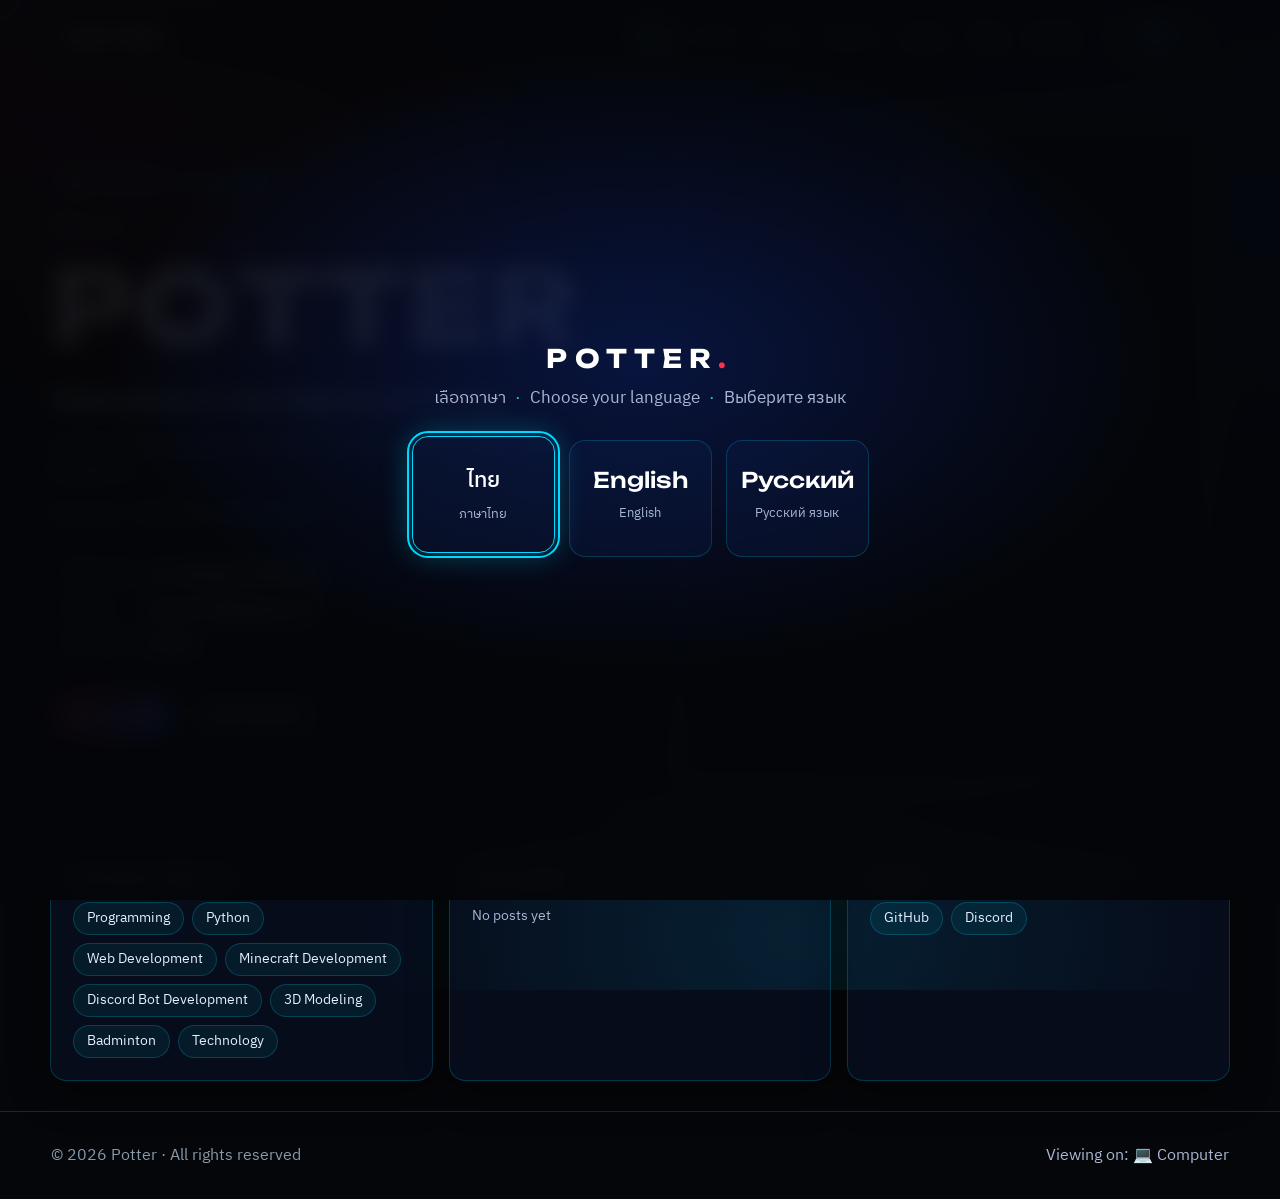
==== commit da13cac3: "Add files via upload" ====
--- a/index.html
+++ b/index.html
@@ -22,7 +22,7 @@
 phone=(uad&&typeof uad.mobile==="boolean"&&uad.mobile)||/iPhone|iPod|Android.+Mobile|Windows Phone|Mobile Safari|Opera Mini|IEMobile/i.test(ua),
 small=Math.min(screen.width||9999,screen.height||9999)<600,type=ipad||androidTab||/Tablet/i.test(ua)?"tablet":(phone||(coarse&&tp>0&&small)?"mobile":"desktop");
 d.setAttribute("data-device",type);if(type!=="desktop"||(coarse&&tp>0))d.classList.add("touch");window.DEVICE={type:type,touch:d.classList.contains("touch")};})();</script>
-<script>(function(){try{if(!localStorage.getItem("ps_lang")||/[?&]gate(=|&|$)/.test(location.search))document.documentElement.classList.add("gate-on")}catch(e){document.documentElement.classList.add("gate-on")}})();</script>
+<script>(function(){document.documentElement.classList.add("gate-on");})();</script>
 <script type="application/ld+json">{"@context":"https://schema.org","@type":"Person","name":"Potter","url":"__SITE_URL__/","sameAs":["https://github.com/Potter8899"],"jobTitle":"Developer"}</script>
 </head>
 <body>
